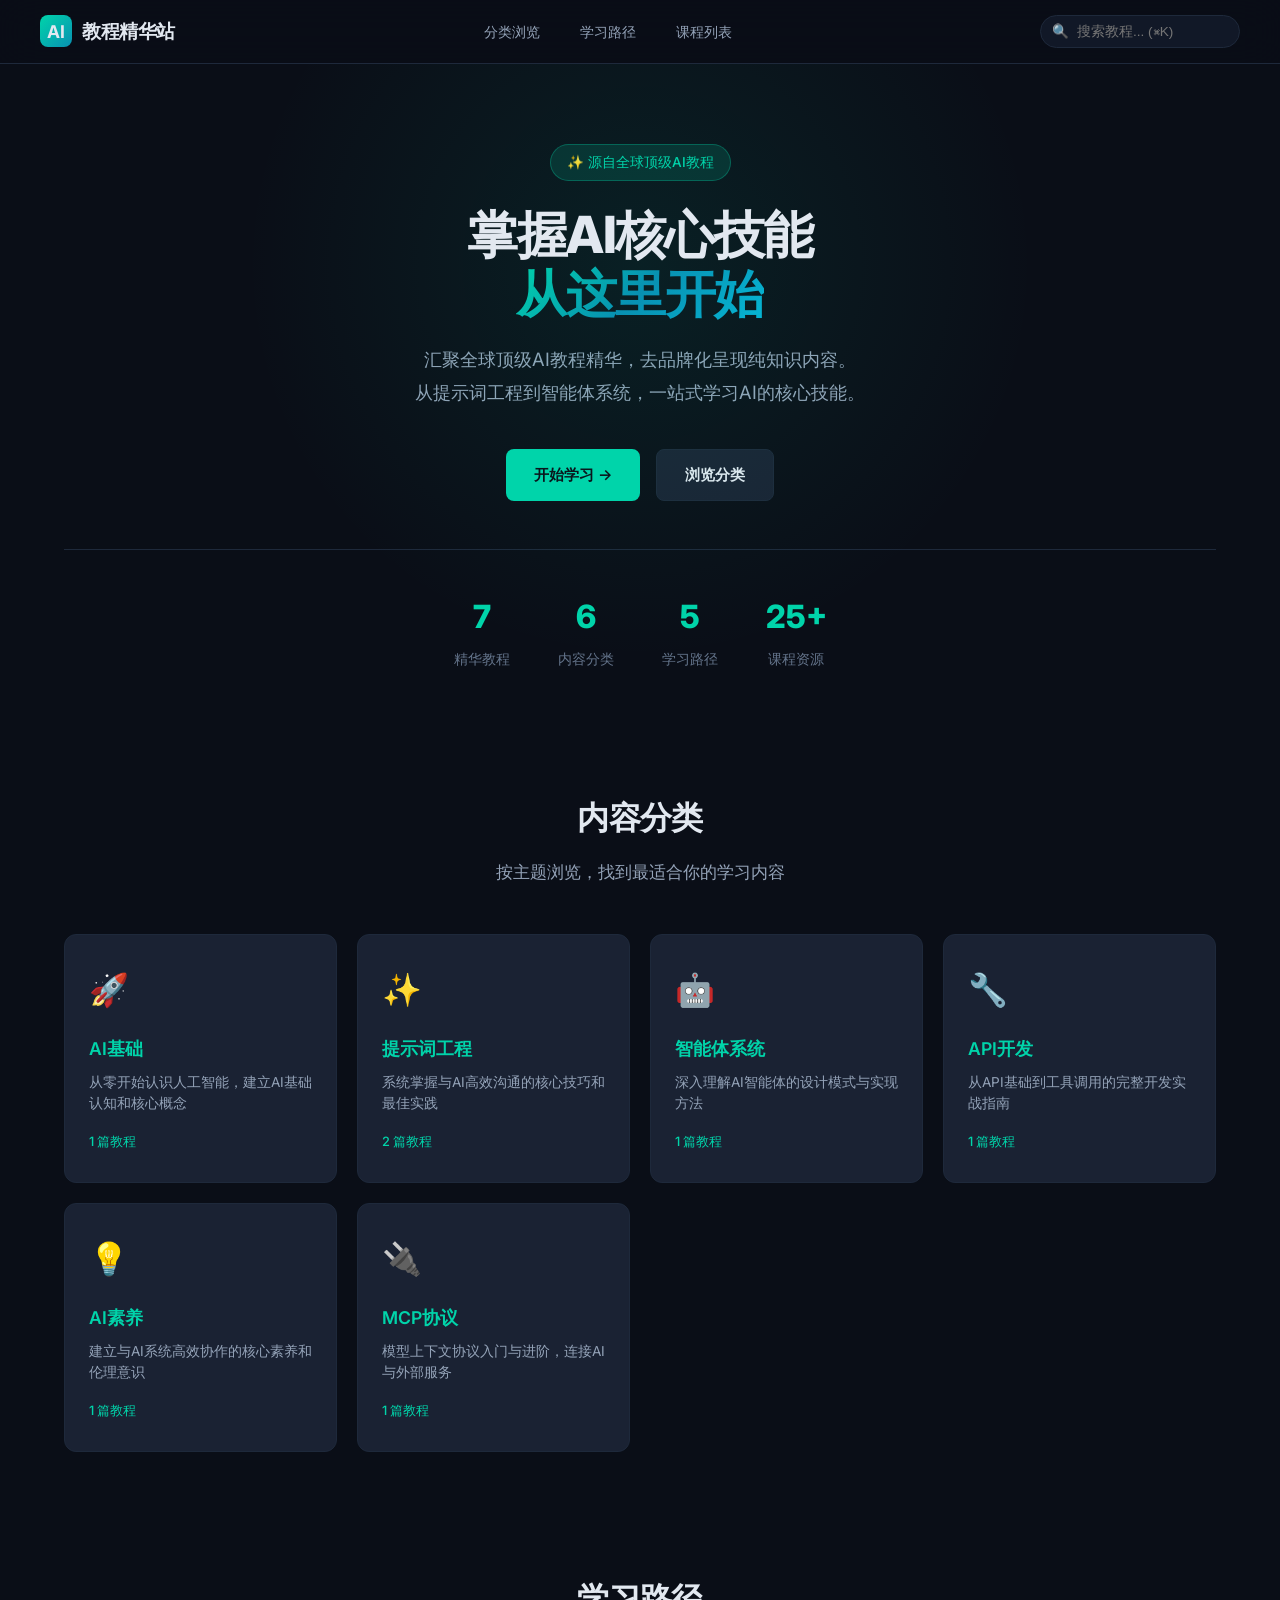
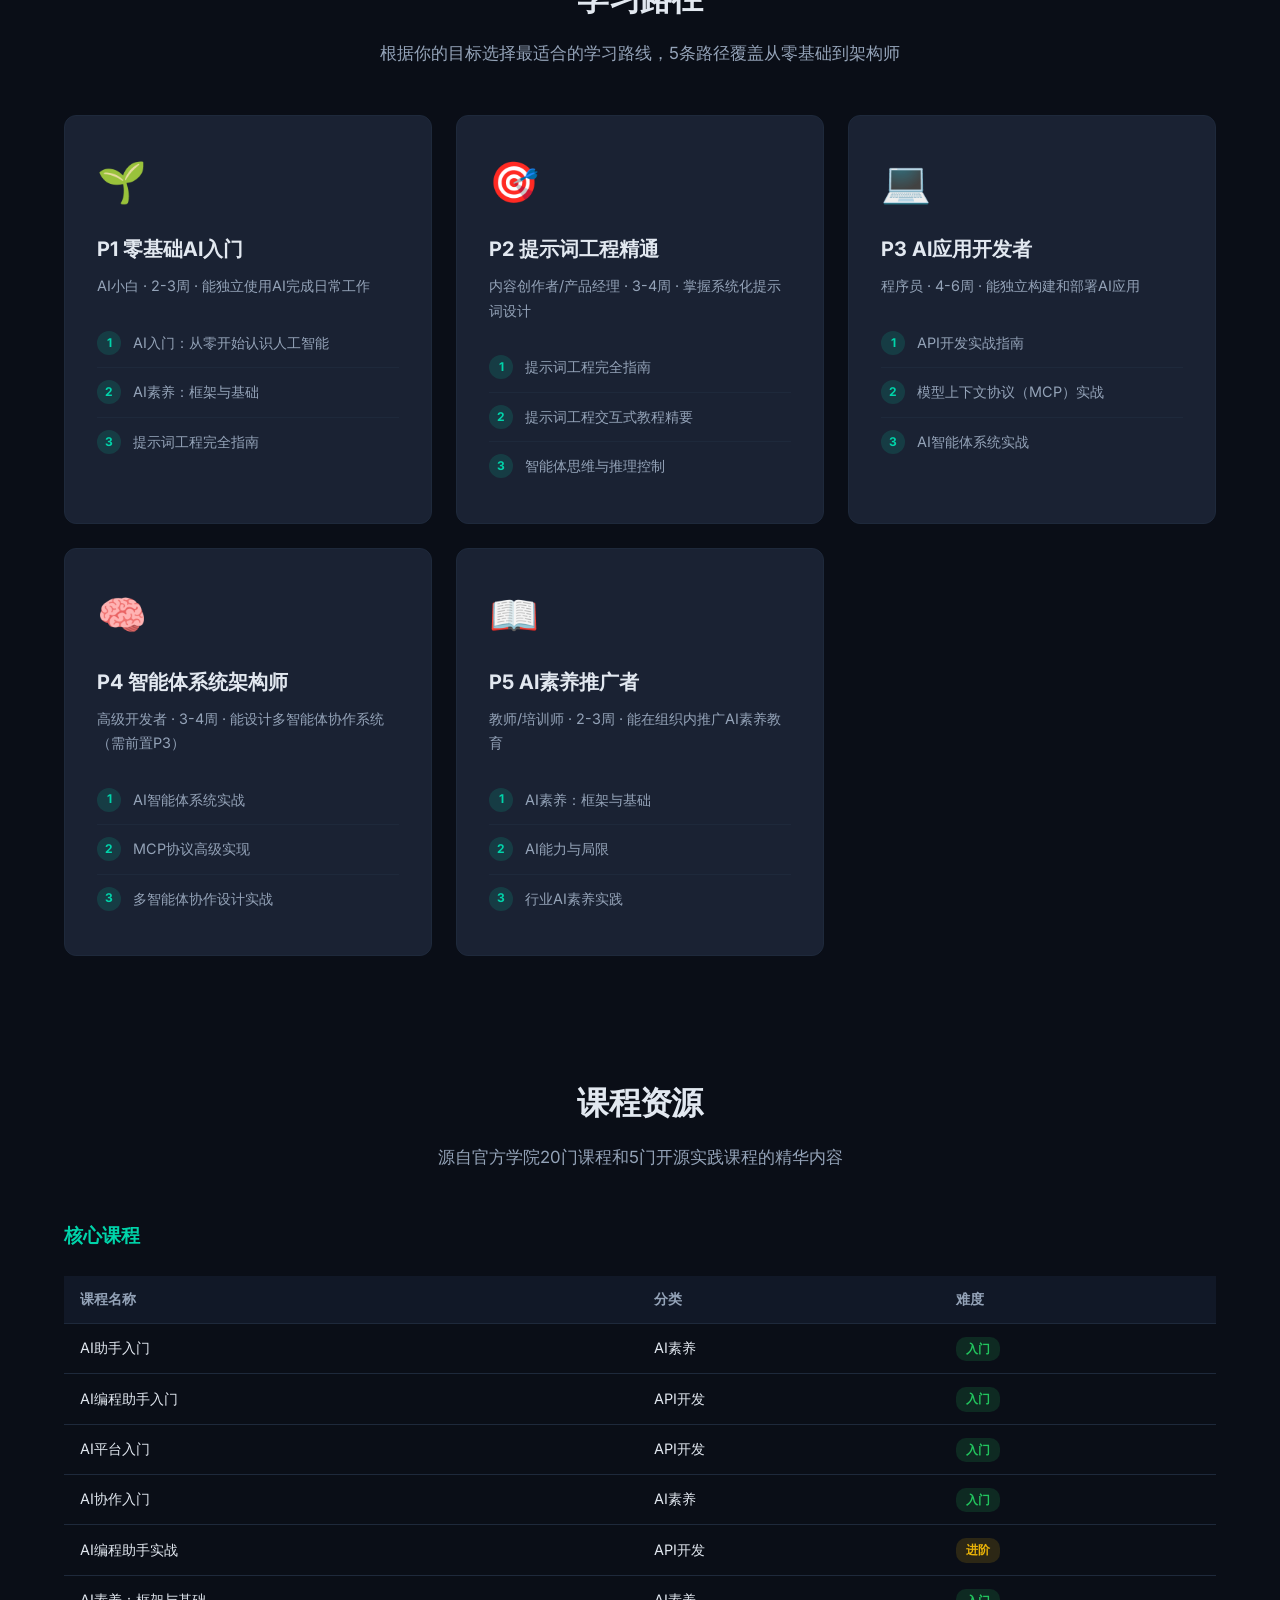
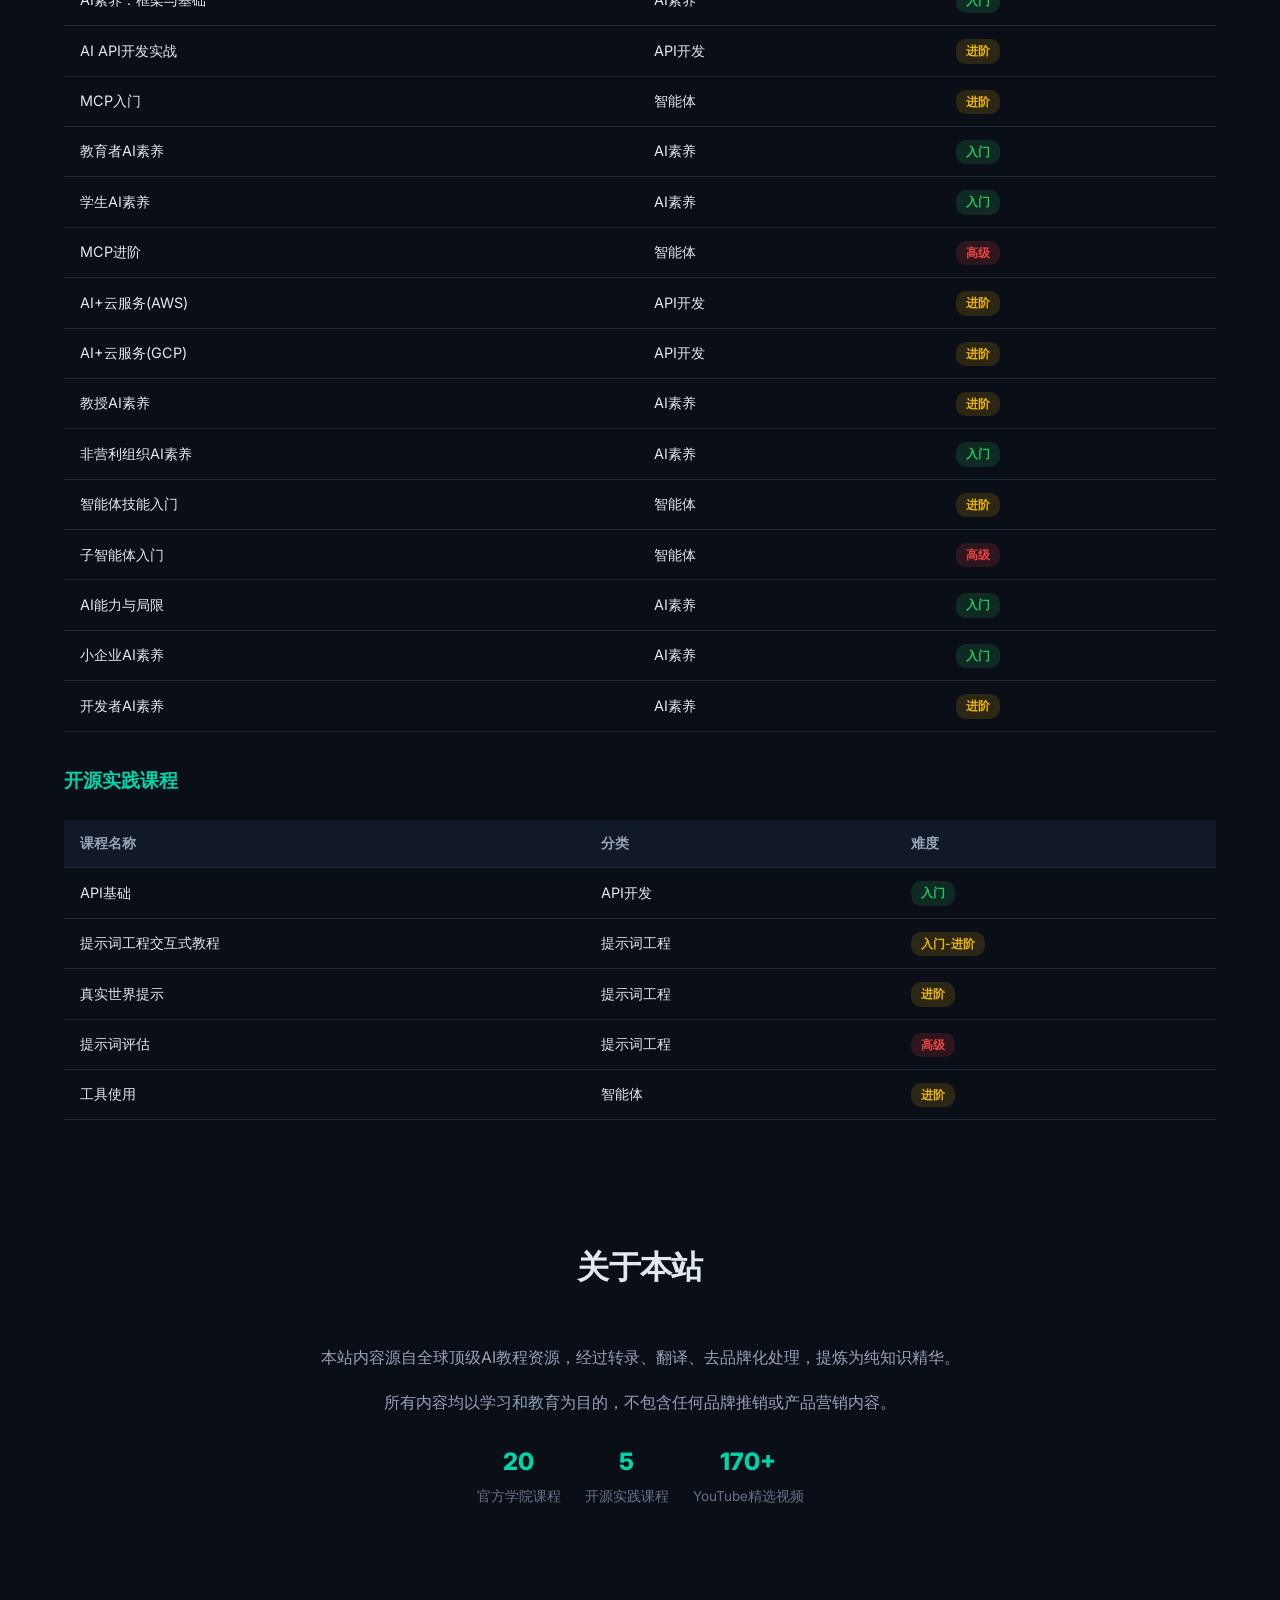
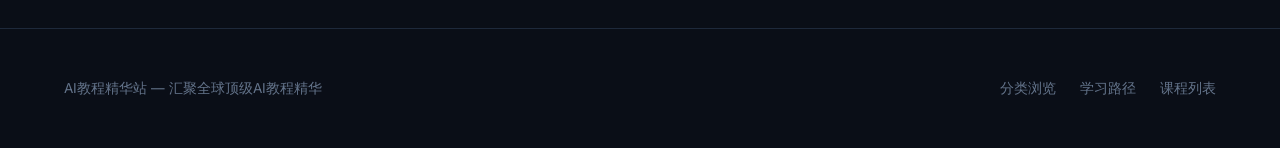
==== index.html @ a3b7fb6e "init: AI教程精华站 - 完整站点初始提交 包含： - 7篇去品牌化中文教程（AI基础/提示词工程/智能体/API/AI素养/MCP） - 前端站点（暗色主题+青绿accent） - 架构设计文" ====
<!DOCTYPE html>
<html lang="zh-CN">
<head>
  <meta charset="UTF-8">
  <meta name="viewport" content="width=device-width, initial-scale=1.0">
  <title>AI教程精华站 - 汇聚全球顶级AI教程精华</title>
  <meta name="description" content="汇聚全球顶级AI教程精华，去品牌化呈现纯知识内容。从提示词工程到智能体系统，从AI素养到API开发，一站式学习AI的核心技能。">
  <link rel="stylesheet" href="styles.css">
  <link rel="preconnect" href="https://fonts.googleapis.com">
  <link href="https://fonts.googleapis.com/css2?family=Inter:wght@400;500;600;700;800&display=swap" rel="stylesheet">
</head>
<body>

  <!-- 导航栏 -->
  <nav class="navbar">
    <div class="nav-inner">
      <a href="index.html" class="nav-logo">
        <div class="nav-logo-icon">AI</div>
        <span>教程精华站</span>
      </a>
      <ul class="nav-links">
        <li><a href="#categories">分类浏览</a></li>
        <li><a href="#paths">学习路径</a></li>
        <li><a href="#courses">课程列表</a></li>
      </ul>
      <div class="nav-search">
        <span class="nav-search-icon">🔍</span>
        <input type="text" placeholder="搜索教程... (⌘K)" readonly>
      </div>
      <button class="nav-menu-btn">☰</button>
    </div>
  </nav>

  <!-- 搜索覆盖层 -->
  <div class="search-overlay">
    <div class="search-panel">
      <input type="text" class="search-panel-input" placeholder="搜索教程标题、描述、标签...">
      <div class="search-results">
        <div class="search-result-item">
          <div class="search-result-desc">输入关键词搜索教程...</div>
        </div>
      </div>
    </div>
  </div>

  <!-- 主内容 -->
  <main class="main">
    <!-- Hero区域 -->
    <section class="hero">
      <div class="container">
        <div class="hero-badge">✨ 源自全球顶级AI教程</div>
        <h1>掌握AI核心技能<br><span class="highlight">从这里开始</span></h1>
        <p class="hero-desc">
          汇聚全球顶级AI教程精华，去品牌化呈现纯知识内容。<br>
          从提示词工程到智能体系统，一站式学习AI的核心技能。
        </p>
        <div class="hero-actions">
          <a href="#paths" class="btn btn-primary">开始学习 →</a>
          <a href="#categories" class="btn btn-secondary">浏览分类</a>
        </div>
        <div class="hero-stats">
          <div class="hero-stat">
            <div class="hero-stat-number">7</div>
            <div class="hero-stat-label">精华教程</div>
          </div>
          <div class="hero-stat">
            <div class="hero-stat-number">6</div>
            <div class="hero-stat-label">内容分类</div>
          </div>
          <div class="hero-stat">
            <div class="hero-stat-number">5</div>
            <div class="hero-stat-label">学习路径</div>
          </div>
          <div class="hero-stat">
            <div class="hero-stat-number">25+</div>
            <div class="hero-stat-label">课程资源</div>
          </div>
        </div>
      </div>
    </section>

    <!-- 分类卡片 -->
    <section class="section" id="categories">
      <div class="container">
        <div class="section-header">
          <h2 class="section-title">内容分类</h2>
          <p class="section-desc">按主题浏览，找到最适合你的学习内容</p>
        </div>
        <div class="categories-grid">
          <a href="article.html?c=basics/01-ai-basics-introduction" class="category-card">
            <div class="category-icon">🚀</div>
            <div class="category-title">AI基础</div>
            <div class="category-desc">从零开始认识人工智能，建立AI基础认知和核心概念</div>
            <div class="category-count">1 篇教程</div>
          </a>
          <a href="article.html?c=prompt-engineering/01-prompt-engineering-guide" class="category-card">
            <div class="category-icon">✨</div>
            <div class="category-title">提示词工程</div>
            <div class="category-desc">系统掌握与AI高效沟通的核心技巧和最佳实践</div>
            <div class="category-count">2 篇教程</div>
          </a>
          <a href="article.html?c=agent-systems/01-agent-systems-guide" class="category-card">
            <div class="category-icon">🤖</div>
            <div class="category-title">智能体系统</div>
            <div class="category-desc">深入理解AI智能体的设计模式与实现方法</div>
            <div class="category-count">1 篇教程</div>
          </a>
          <a href="article.html?c=api-development/01-api-development-guide" class="category-card">
            <div class="category-icon">🔧</div>
            <div class="category-title">API开发</div>
            <div class="category-desc">从API基础到工具调用的完整开发实战指南</div>
            <div class="category-count">1 篇教程</div>
          </a>
          <a href="article.html?c=ai-literacy/01-ai-fluency-fundamentals" class="category-card">
            <div class="category-icon">💡</div>
            <div class="category-title">AI素养</div>
            <div class="category-desc">建立与AI系统高效协作的核心素养和伦理意识</div>
            <div class="category-count">1 篇教程</div>
          </a>
          <a href="article.html?c=mcp/01-mcp-guide" class="category-card">
            <div class="category-icon">🔌</div>
            <div class="category-title">MCP协议</div>
            <div class="category-desc">模型上下文协议入门与进阶，连接AI与外部服务</div>
            <div class="category-count">1 篇教程</div>
          </a>
        </div>
      </div>
    </section>

    <!-- 学习路径 -->
    <section class="section" id="paths">
      <div class="container">
        <div class="section-header">
          <h2 class="section-title">学习路径</h2>
          <p class="section-desc">根据你的目标选择最适合的学习路线，5条路径覆盖从零基础到架构师</p>
        </div>
        <div class="paths-grid">
          <div class="path-card">
            <div class="path-icon">🌱</div>
            <h3 class="path-title">P1 零基础AI入门</h3>
            <p style="color: var(--text-secondary); font-size: 0.9rem;">AI小白 · 2-3周 · 能独立使用AI完成日常工作</p>
            <ul class="path-steps">
              <li class="path-step">
                <span class="path-step-num">1</span>
                <a href="article.html?c=basics/01-ai-basics-introduction">AI入门：从零开始认识人工智能</a>
              </li>
              <li class="path-step">
                <span class="path-step-num">2</span>
                <a href="article.html?c=ai-literacy/01-ai-fluency-fundamentals">AI素养：框架与基础</a>
              </li>
              <li class="path-step">
                <span class="path-step-num">3</span>
                <a href="article.html?c=prompt-engineering/01-prompt-engineering-guide">提示词工程完全指南</a>
              </li>
            </ul>
          </div>
          <div class="path-card">
            <div class="path-icon">🎯</div>
            <h3 class="path-title">P2 提示词工程精通</h3>
            <p style="color: var(--text-secondary); font-size: 0.9rem;">内容创作者/产品经理 · 3-4周 · 掌握系统化提示词设计</p>
            <ul class="path-steps">
              <li class="path-step">
                <span class="path-step-num">1</span>
                <a href="article.html?c=prompt-engineering/01-prompt-engineering-guide">提示词工程完全指南</a>
              </li>
              <li class="path-step">
                <span class="path-step-num">2</span>
                <a href="article.html?c=prompt-engineering/02-prompt-engineering-interactive">提示词工程交互式教程精要</a>
              </li>
              <li class="path-step">
                <span class="path-step-num">3</span>
                <a href="article.html?c=agent-systems/01-agent-systems-guide">智能体思维与推理控制</a>
              </li>
            </ul>
          </div>
          <div class="path-card">
            <div class="path-icon">💻</div>
            <h3 class="path-title">P3 AI应用开发者</h3>
            <p style="color: var(--text-secondary); font-size: 0.9rem;">程序员 · 4-6周 · 能独立构建和部署AI应用</p>
            <ul class="path-steps">
              <li class="path-step">
                <span class="path-step-num">1</span>
                <a href="article.html?c=api-development/01-api-development-guide">API开发实战指南</a>
              </li>
              <li class="path-step">
                <span class="path-step-num">2</span>
                <a href="article.html?c=mcp/01-mcp-guide">模型上下文协议（MCP）实战</a>
              </li>
              <li class="path-step">
                <span class="path-step-num">3</span>
                <a href="article.html?c=agent-systems/01-agent-systems-guide">AI智能体系统实战</a>
              </li>
            </ul>
          </div>
          <div class="path-card">
            <div class="path-icon">🧠</div>
            <h3 class="path-title">P4 智能体系统架构师</h3>
            <p style="color: var(--text-secondary); font-size: 0.9rem;">高级开发者 · 3-4周 · 能设计多智能体协作系统（需前置P3）</p>
            <ul class="path-steps">
              <li class="path-step">
                <span class="path-step-num">1</span>
                <a href="article.html?c=agent-systems/01-agent-systems-guide">AI智能体系统实战</a>
              </li>
              <li class="path-step">
                <span class="path-step-num">2</span>
                <a href="article.html?c=mcp/01-mcp-guide">MCP协议高级实现</a>
              </li>
              <li class="path-step">
                <span class="path-step-num">3</span>
                多智能体协作设计实战
              </li>
            </ul>
          </div>
          <div class="path-card">
            <div class="path-icon">📖</div>
            <h3 class="path-title">P5 AI素养推广者</h3>
            <p style="color: var(--text-secondary); font-size: 0.9rem;">教师/培训师 · 2-3周 · 能在组织内推广AI素养教育</p>
            <ul class="path-steps">
              <li class="path-step">
                <span class="path-step-num">1</span>
                <a href="article.html?c=ai-literacy/01-ai-fluency-fundamentals">AI素养：框架与基础</a>
              </li>
              <li class="path-step">
                <span class="path-step-num">2</span>
                <a href="article.html?c=basics/01-ai-basics-introduction">AI能力与局限</a>
              </li>
              <li class="path-step">
                <span class="path-step-num">3</span>
                行业AI素养实践
              </li>
            </ul>
          </div>
        </div>
      </div>
    </section>

    <!-- 课程列表 -->
    <section class="section" id="courses">
      <div class="container">
        <div class="section-header">
          <h2 class="section-title">课程资源</h2>
          <p class="section-desc">源自官方学院20门课程和5门开源实践课程的精华内容</p>
        </div>

        <h3 style="font-size: 1.2rem; margin-bottom: 16px; color: var(--accent);">核心课程</h3>
        <table class="course-table">
          <thead>
            <tr>
              <th>课程名称</th>
              <th>分类</th>
              <th>难度</th>
            </tr>
          </thead>
          <tbody>
            <tr><td>AI助手入门</td><td>AI素养</td><td><span class="difficulty-badge difficulty-beginner">入门</span></td></tr>
            <tr><td>AI编程助手入门</td><td>API开发</td><td><span class="difficulty-badge difficulty-beginner">入门</span></td></tr>
            <tr><td>AI平台入门</td><td>API开发</td><td><span class="difficulty-badge difficulty-beginner">入门</span></td></tr>
            <tr><td>AI协作入门</td><td>AI素养</td><td><span class="difficulty-badge difficulty-beginner">入门</span></td></tr>
            <tr><td>AI编程助手实战</td><td>API开发</td><td><span class="difficulty-badge difficulty-intermediate">进阶</span></td></tr>
            <tr><td>AI素养：框架与基础</td><td>AI素养</td><td><span class="difficulty-badge difficulty-beginner">入门</span></td></tr>
            <tr><td>AI API开发实战</td><td>API开发</td><td><span class="difficulty-badge difficulty-intermediate">进阶</span></td></tr>
            <tr><td>MCP入门</td><td>智能体</td><td><span class="difficulty-badge difficulty-intermediate">进阶</span></td></tr>
            <tr><td>教育者AI素养</td><td>AI素养</td><td><span class="difficulty-badge difficulty-beginner">入门</span></td></tr>
            <tr><td>学生AI素养</td><td>AI素养</td><td><span class="difficulty-badge difficulty-beginner">入门</span></td></tr>
            <tr><td>MCP进阶</td><td>智能体</td><td><span class="difficulty-badge difficulty-advanced">高级</span></td></tr>
            <tr><td>AI+云服务(AWS)</td><td>API开发</td><td><span class="difficulty-badge difficulty-intermediate">进阶</span></td></tr>
            <tr><td>AI+云服务(GCP)</td><td>API开发</td><td><span class="difficulty-badge difficulty-intermediate">进阶</span></td></tr>
            <tr><td>教授AI素养</td><td>AI素养</td><td><span class="difficulty-badge difficulty-intermediate">进阶</span></td></tr>
            <tr><td>非营利组织AI素养</td><td>AI素养</td><td><span class="difficulty-badge difficulty-beginner">入门</span></td></tr>
            <tr><td>智能体技能入门</td><td>智能体</td><td><span class="difficulty-badge difficulty-intermediate">进阶</span></td></tr>
            <tr><td>子智能体入门</td><td>智能体</td><td><span class="difficulty-badge difficulty-advanced">高级</span></td></tr>
            <tr><td>AI能力与局限</td><td>AI素养</td><td><span class="difficulty-badge difficulty-beginner">入门</span></td></tr>
            <tr><td>小企业AI素养</td><td>AI素养</td><td><span class="difficulty-badge difficulty-beginner">入门</span></td></tr>
            <tr><td>开发者AI素养</td><td>AI素养</td><td><span class="difficulty-badge difficulty-intermediate">进阶</span></td></tr>
          </tbody>
        </table>

        <h3 style="font-size: 1.2rem; margin: 32px 0 16px; color: var(--accent);">开源实践课程</h3>
        <table class="course-table">
          <thead>
            <tr>
              <th>课程名称</th>
              <th>分类</th>
              <th>难度</th>
            </tr>
          </thead>
          <tbody>
            <tr><td>API基础</td><td>API开发</td><td><span class="difficulty-badge difficulty-beginner">入门</span></td></tr>
            <tr><td>提示词工程交互式教程</td><td>提示词工程</td><td><span class="difficulty-badge difficulty-intermediate">入门-进阶</span></td></tr>
            <tr><td>真实世界提示</td><td>提示词工程</td><td><span class="difficulty-badge difficulty-intermediate">进阶</span></td></tr>
            <tr><td>提示词评估</td><td>提示词工程</td><td><span class="difficulty-badge difficulty-advanced">高级</span></td></tr>
            <tr><td>工具使用</td><td>智能体</td><td><span class="difficulty-badge difficulty-intermediate">进阶</span></td></tr>
          </tbody>
        </table>
      </div>
    </section>

    <!-- 关于 -->
    <section class="section">
      <div class="container">
        <div class="section-header">
          <h2 class="section-title">关于本站</h2>
        </div>
        <div style="max-width: 700px; margin: 0 auto; text-align: center; color: var(--text-secondary); line-height: 1.8;">
          <p>本站内容源自全球顶级AI教程资源，经过转录、翻译、去品牌化处理，提炼为纯知识精华。</p>
          <p style="margin-top: 16px;">所有内容均以学习和教育为目的，不包含任何品牌推销或产品营销内容。</p>
          <div style="margin-top: 24px; display: flex; justify-content: center; gap: 24px; flex-wrap: wrap;">
            <div style="text-align: center;">
              <div style="font-size: 1.5rem; font-weight: 800; color: var(--accent);">20</div>
              <div style="font-size: 0.85rem; color: var(--text-muted);">官方学院课程</div>
            </div>
            <div style="text-align: center;">
              <div style="font-size: 1.5rem; font-weight: 800; color: var(--accent);">5</div>
              <div style="font-size: 0.85rem; color: var(--text-muted);">开源实践课程</div>
            </div>
            <div style="text-align: center;">
              <div style="font-size: 1.5rem; font-weight: 800; color: var(--accent);">170+</div>
              <div style="font-size: 0.85rem; color: var(--text-muted);">YouTube精选视频</div>
            </div>
          </div>
        </div>
      </div>
    </section>
  </main>

  <!-- 页脚 -->
  <footer class="footer">
    <div class="container">
      <div class="footer-inner">
        <div class="footer-text">AI教程精华站 — 汇聚全球顶级AI教程精华</div>
        <div class="footer-links">
          <a href="#categories">分类浏览</a>
          <a href="#paths">学习路径</a>
          <a href="#courses">课程列表</a>
        </div>
      </div>
    </div>
  </footer>

  <!-- 返回顶部 -->
  <button class="back-to-top">↑</button>

  <script src="app.js"></script>
</body>
</html>
---- styles.css ----
/* AI教程精华站 - 全局样式 */
/* 配色方案：深蓝黑底 + 青绿色accent */

:root {
  --bg-primary: #0a0e17;
  --bg-secondary: #111827;
  --bg-card: #1a2233;
  --bg-card-hover: #1f2b3f;
  --bg-code: #0d1117;
  --text-primary: #e2e8f0;
  --text-secondary: #94a3b8;
  --text-muted: #64748b;
  --accent: #00d4aa;
  --accent-hover: #00f0c0;
  --accent-dim: rgba(0, 212, 170, 0.15);
  --accent-glow: rgba(0, 212, 170, 0.3);
  --border: #1e293b;
  --border-accent: rgba(0, 212, 170, 0.3);
  --shadow: 0 4px 24px rgba(0, 0, 0, 0.4);
  --shadow-accent: 0 0 30px rgba(0, 212, 170, 0.1);
  --radius: 12px;
  --radius-sm: 8px;
  --font-sans: 'Inter', 'SF Pro Display', -apple-system, BlinkMacSystemFont, sans-serif;
  --font-mono: 'JetBrains Mono', 'Fira Code', monospace;
  --max-width: 1200px;
  --nav-height: 64px;
}

/* Reset */
*, *::before, *::after {
  margin: 0;
  padding: 0;
  box-sizing: border-box;
}

html {
  scroll-behavior: smooth;
  font-size: 16px;
}

body {
  font-family: var(--font-sans);
  background: var(--bg-primary);
  color: var(--text-primary);
  line-height: 1.7;
  min-height: 100vh;
  -webkit-font-smoothing: antialiased;
}

a {
  color: var(--accent);
  text-decoration: none;
  transition: color 0.2s;
}

a:hover {
  color: var(--accent-hover);
}

/* 导航栏 */
.navbar {
  position: fixed;
  top: 0;
  left: 0;
  right: 0;
  height: var(--nav-height);
  background: rgba(10, 14, 23, 0.85);
  backdrop-filter: blur(20px);
  border-bottom: 1px solid var(--border);
  z-index: 1000;
  display: flex;
  align-items: center;
  padding: 0 24px;
}

.nav-inner {
  max-width: var(--max-width);
  margin: 0 auto;
  width: 100%;
  display: flex;
  align-items: center;
  justify-content: space-between;
}

.nav-logo {
  display: flex;
  align-items: center;
  gap: 10px;
  font-size: 1.2rem;
  font-weight: 700;
  color: var(--text-primary);
  letter-spacing: -0.02em;
}

.nav-logo-icon {
  width: 32px;
  height: 32px;
  background: linear-gradient(135deg, var(--accent), #0891b2);
  border-radius: 8px;
  display: flex;
  align-items: center;
  justify-content: center;
  font-size: 1.1rem;
}

.nav-links {
  display: flex;
  gap: 8px;
  list-style: none;
}

.nav-links a {
  padding: 8px 16px;
  border-radius: var(--radius-sm);
  color: var(--text-secondary);
  font-size: 0.9rem;
  font-weight: 500;
  transition: all 0.2s;
}

.nav-links a:hover,
.nav-links a.active {
  color: var(--accent);
  background: var(--accent-dim);
}

.nav-search {
  position: relative;
}

.nav-search input {
  background: var(--bg-secondary);
  border: 1px solid var(--border);
  border-radius: 20px;
  padding: 8px 16px 8px 36px;
  color: var(--text-primary);
  font-size: 0.85rem;
  width: 200px;
  transition: all 0.3s;
  outline: none;
}

.nav-search input:focus {
  border-color: var(--accent);
  width: 260px;
  box-shadow: 0 0 0 3px var(--accent-dim);
}

.nav-search-icon {
  position: absolute;
  left: 12px;
  top: 50%;
  transform: translateY(-50%);
  color: var(--text-muted);
  font-size: 0.85rem;
}

/* 移动端菜单按钮 */
.nav-menu-btn {
  display: none;
  background: none;
  border: none;
  color: var(--text-primary);
  font-size: 1.5rem;
  cursor: pointer;
}

/* 主内容 */
.main {
  margin-top: var(--nav-height);
}

.container {
  max-width: var(--max-width);
  margin: 0 auto;
  padding: 0 24px;
}

/* Hero区域 */
.hero {
  padding: 80px 0 60px;
  text-align: center;
  position: relative;
  overflow: hidden;
}

.hero::before {
  content: '';
  position: absolute;
  top: -200px;
  left: 50%;
  transform: translateX(-50%);
  width: 800px;
  height: 800px;
  background: radial-gradient(circle, var(--accent-glow) 0%, transparent 70%);
  opacity: 0.3;
  pointer-events: none;
}

.hero-badge {
  display: inline-flex;
  align-items: center;
  gap: 8px;
  padding: 6px 16px;
  background: var(--accent-dim);
  border: 1px solid var(--border-accent);
  border-radius: 20px;
  color: var(--accent);
  font-size: 0.85rem;
  font-weight: 500;
  margin-bottom: 24px;
}

.hero h1 {
  font-size: 3.2rem;
  font-weight: 800;
  letter-spacing: -0.03em;
  line-height: 1.15;
  margin-bottom: 20px;
  position: relative;
}

.hero h1 .highlight {
  background: linear-gradient(135deg, var(--accent), #0891b2, #06b6d4);
  -webkit-background-clip: text;
  -webkit-text-fill-color: transparent;
  background-clip: text;
}

.hero-desc {
  font-size: 1.15rem;
  color: var(--text-secondary);
  max-width: 600px;
  margin: 0 auto 40px;
  line-height: 1.8;
}

.hero-actions {
  display: flex;
  gap: 16px;
  justify-content: center;
  flex-wrap: wrap;
}

.btn {
  display: inline-flex;
  align-items: center;
  gap: 8px;
  padding: 12px 28px;
  border-radius: var(--radius-sm);
  font-size: 0.95rem;
  font-weight: 600;
  cursor: pointer;
  transition: all 0.25s;
  border: none;
}

.btn-primary {
  background: var(--accent);
  color: var(--bg-primary);
}

.btn-primary:hover {
  background: var(--accent-hover);
  box-shadow: 0 0 20px var(--accent-glow);
  transform: translateY(-2px);
}

.btn-secondary {
  background: var(--bg-card);
  color: var(--text-primary);
  border: 1px solid var(--border);
}

.btn-secondary:hover {
  border-color: var(--accent);
  background: var(--bg-card-hover);
}

/* 统计数据 */
.hero-stats {
  display: flex;
  justify-content: center;
  gap: 48px;
  margin-top: 48px;
  padding-top: 40px;
  border-top: 1px solid var(--border);
}

.hero-stat {
  text-align: center;
}

.hero-stat-number {
  font-size: 2rem;
  font-weight: 800;
  color: var(--accent);
}

.hero-stat-label {
  font-size: 0.85rem;
  color: var(--text-muted);
  margin-top: 4px;
}

/* 分类卡片 */
.section {
  padding: 60px 0;
}

.section-header {
  text-align: center;
  margin-bottom: 48px;
}

.section-title {
  font-size: 2rem;
  font-weight: 700;
  letter-spacing: -0.02em;
  margin-bottom: 12px;
}

.section-desc {
  color: var(--text-secondary);
  font-size: 1.05rem;
}

.categories-grid {
  display: grid;
  grid-template-columns: repeat(auto-fill, minmax(220px, 1fr));
  gap: 20px;
}

.category-card {
  background: var(--bg-card);
  border: 1px solid var(--border);
  border-radius: var(--radius);
  padding: 28px 24px;
  transition: all 0.3s;
  cursor: pointer;
  position: relative;
  overflow: hidden;
}

.category-card::before {
  content: '';
  position: absolute;
  top: 0;
  left: 0;
  right: 0;
  height: 3px;
  background: linear-gradient(90deg, var(--accent), transparent);
  opacity: 0;
  transition: opacity 0.3s;
}

.category-card:hover {
  transform: translateY(-4px);
  border-color: var(--border-accent);
  box-shadow: var(--shadow-accent);
}

.category-card:hover::before {
  opacity: 1;
}

.category-icon {
  font-size: 2rem;
  margin-bottom: 16px;
}

.category-title {
  font-size: 1.1rem;
  font-weight: 600;
  margin-bottom: 8px;
}

.category-desc {
  font-size: 0.85rem;
  color: var(--text-secondary);
  line-height: 1.6;
}

.category-count {
  display: inline-flex;
  align-items: center;
  gap: 4px;
  margin-top: 16px;
  font-size: 0.8rem;
  color: var(--accent);
  font-weight: 500;
}

/* 学习路径 */
.paths-grid {
  display: grid;
  grid-template-columns: repeat(auto-fill, minmax(340px, 1fr));
  gap: 24px;
}

.path-card {
  background: var(--bg-card);
  border: 1px solid var(--border);
  border-radius: var(--radius);
  padding: 32px;
  transition: all 0.3s;
}

.path-card:hover {
  border-color: var(--border-accent);
  box-shadow: var(--shadow-accent);
}

.path-icon {
  font-size: 2.5rem;
  margin-bottom: 16px;
}

.path-title {
  font-size: 1.25rem;
  font-weight: 700;
  margin-bottom: 8px;
}

.path-steps {
  list-style: none;
  margin-top: 20px;
}

.path-step {
  display: flex;
  align-items: flex-start;
  gap: 12px;
  padding: 12px 0;
  border-bottom: 1px solid var(--border);
  font-size: 0.9rem;
  color: var(--text-secondary);
}

.path-step:last-child {
  border-bottom: none;
}

.path-step-num {
  display: flex;
  align-items: center;
  justify-content: center;
  min-width: 24px;
  height: 24px;
  background: var(--accent-dim);
  color: var(--accent);
  border-radius: 50%;
  font-size: 0.75rem;
  font-weight: 700;
}

.path-step a {
  color: var(--text-secondary);
}

.path-step a:hover {
  color: var(--accent);
}

/* 课程表格 */
.course-table {
  width: 100%;
  border-collapse: collapse;
  margin-top: 24px;
}

.course-table th {
  text-align: left;
  padding: 12px 16px;
  background: var(--bg-secondary);
  color: var(--text-secondary);
  font-size: 0.85rem;
  font-weight: 600;
  border-bottom: 1px solid var(--border);
}

.course-table td {
  padding: 12px 16px;
  border-bottom: 1px solid var(--border);
  font-size: 0.9rem;
}

.course-table tr:hover td {
  background: var(--bg-card);
}

.difficulty-badge {
  display: inline-block;
  padding: 2px 10px;
  border-radius: 10px;
  font-size: 0.75rem;
  font-weight: 600;
}

.difficulty-beginner {
  background: rgba(34, 197, 94, 0.15);
  color: #22c55e;
}

.difficulty-intermediate {
  background: rgba(234, 179, 8, 0.15);
  color: #eab308;
}

.difficulty-advanced {
  background: rgba(239, 68, 68, 0.15);
  color: #ef4444;
}

/* 页脚 */
.footer {
  border-top: 1px solid var(--border);
  padding: 48px 0;
  margin-top: 60px;
}

.footer-inner {
  display: flex;
  justify-content: space-between;
  align-items: center;
  flex-wrap: wrap;
  gap: 24px;
}

.footer-text {
  color: var(--text-muted);
  font-size: 0.85rem;
}

.footer-links {
  display: flex;
  gap: 24px;
}

.footer-links a {
  color: var(--text-muted);
  font-size: 0.85rem;
}

.footer-links a:hover {
  color: var(--accent);
}

/* 文章页面 */
.article-layout {
  display: grid;
  grid-template-columns: 260px 1fr 240px;
  gap: 40px;
  padding: 40px 0;
  max-width: 1400px;
  margin: 0 auto;
}

/* 左侧TOC */
.toc {
  position: sticky;
  top: calc(var(--nav-height) + 24px);
  max-height: calc(100vh - var(--nav-height) - 48px);
  overflow-y: auto;
}

.toc-title {
  font-size: 0.85rem;
  font-weight: 600;
  color: var(--text-muted);
  text-transform: uppercase;
  letter-spacing: 0.05em;
  margin-bottom: 16px;
}

.toc-list {
  list-style: none;
}

.toc-item {
  margin-bottom: 4px;
}

.toc-item a {
  display: block;
  padding: 6px 12px;
  color: var(--text-secondary);
  font-size: 0.85rem;
  border-left: 2px solid transparent;
  border-radius: 0 var(--radius-sm) var(--radius-sm) 0;
  transition: all 0.2s;
}

.toc-item a:hover,
.toc-item a.active {
  color: var(--accent);
  background: var(--accent-dim);
  border-left-color: var(--accent);
}

.toc-h3 {
  padding-left: 24px;
}

/* 文章正文 */
.article-content {
  min-width: 0;
}

.article-header {
  margin-bottom: 40px;
  padding-bottom: 24px;
  border-bottom: 1px solid var(--border);
}

.article-meta {
  display: flex;
  gap: 16px;
  margin-bottom: 16px;
  flex-wrap: wrap;
}

.article-meta-item {
  display: inline-flex;
  align-items: center;
  gap: 6px;
  font-size: 0.85rem;
  color: var(--text-muted);
}

.article-title {
  font-size: 2.2rem;
  font-weight: 800;
  letter-spacing: -0.02em;
  line-height: 1.25;
  margin-bottom: 12px;
}

.article-desc {
  font-size: 1.05rem;
  color: var(--text-secondary);
  line-height: 1.7;
}

.article-tags {
  display: flex;
  gap: 8px;
  margin-top: 16px;
  flex-wrap: wrap;
}

.article-tag {
  padding: 4px 12px;
  background: var(--accent-dim);
  color: var(--accent);
  border-radius: 12px;
  font-size: 0.78rem;
  font-weight: 500;
}

/* 正文排版 */
.article-body h2 {
  font-size: 1.6rem;
  font-weight: 700;
  margin-top: 48px;
  margin-bottom: 16px;
  padding-bottom: 8px;
  border-bottom: 1px solid var(--border);
}

.article-body h3 {
  font-size: 1.25rem;
  font-weight: 600;
  margin-top: 32px;
  margin-bottom: 12px;
}

.article-body p {
  margin-bottom: 16px;
  color: var(--text-primary);
}

.article-body ul,
.article-body ol {
  margin-bottom: 16px;
  padding-left: 24px;
}

.article-body li {
  margin-bottom: 8px;
}

.article-body blockquote {
  border-left: 3px solid var(--accent);
  padding: 12px 20px;
  margin: 20px 0;
  background: var(--accent-dim);
  border-radius: 0 var(--radius-sm) var(--radius-sm) 0;
  color: var(--text-secondary);
}

.article-body code {
  font-family: var(--font-mono);
  background: var(--bg-code);
  padding: 2px 6px;
  border-radius: 4px;
  font-size: 0.88em;
  color: var(--accent);
}

.article-body pre {
  background: var(--bg-code);
  border: 1px solid var(--border);
  border-radius: var(--radius-sm);
  padding: 20px;
  margin: 20px 0;
  overflow-x: auto;
  position: relative;
}

.article-body pre code {
  background: none;
  padding: 0;
  color: var(--text-primary);
  font-size: 0.88em;
  line-height: 1.6;
}

.code-copy-btn {
  position: absolute;
  top: 8px;
  right: 8px;
  background: var(--bg-secondary);
  border: 1px solid var(--border);
  color: var(--text-muted);
  padding: 4px 10px;
  border-radius: 4px;
  font-size: 0.75rem;
  cursor: pointer;
  transition: all 0.2s;
  opacity: 0;
}

.article-body pre:hover .code-copy-btn {
  opacity: 1;
}

.code-copy-btn:hover {
  border-color: var(--accent);
  color: var(--accent);
}

.article-body table {
  width: 100%;
  border-collapse: collapse;
  margin: 20px 0;
}

.article-body th {
  text-align: left;
  padding: 10px 16px;
  background: var(--bg-secondary);
  color: var(--text-secondary);
  font-size: 0.85rem;
  font-weight: 600;
  border: 1px solid var(--border);
}

.article-body td {
  padding: 10px 16px;
  border: 1px solid var(--border);
  font-size: 0.9rem;
}

.article-body hr {
  border: none;
  border-top: 1px solid var(--border);
  margin: 32px 0;
}

.article-body img {
  max-width: 100%;
  border-radius: var(--radius-sm);
}

/* 右侧信息 */
.article-sidebar {
  position: sticky;
  top: calc(var(--nav-height) + 24px);
}

.sidebar-card {
  background: var(--bg-card);
  border: 1px solid var(--border);
  border-radius: var(--radius);
  padding: 20px;
  margin-bottom: 16px;
}

.sidebar-card-title {
  font-size: 0.85rem;
  font-weight: 600;
  color: var(--text-muted);
  text-transform: uppercase;
  letter-spacing: 0.05em;
  margin-bottom: 12px;
}

.sidebar-item {
  display: flex;
  justify-content: space-between;
  align-items: center;
  padding: 8px 0;
  font-size: 0.85rem;
  border-bottom: 1px solid var(--border);
}

.sidebar-item:last-child {
  border-bottom: none;
}

.sidebar-item-label {
  color: var(--text-secondary);
}

.sidebar-item-value {
  font-weight: 600;
}

/* 返回顶部 */
.back-to-top {
  position: fixed;
  bottom: 32px;
  right: 32px;
  width: 44px;
  height: 44px;
  background: var(--bg-card);
  border: 1px solid var(--border);
  border-radius: 50%;
  color: var(--text-secondary);
  display: flex;
  align-items: center;
  justify-content: center;
  cursor: pointer;
  transition: all 0.3s;
  opacity: 0;
  pointer-events: none;
  z-index: 999;
}

.back-to-top.visible {
  opacity: 1;
  pointer-events: auto;
}

.back-to-top:hover {
  border-color: var(--accent);
  color: var(--accent);
  transform: translateY(-2px);
}

/* 搜索结果 */
.search-overlay {
  position: fixed;
  inset: 0;
  background: rgba(10, 14, 23, 0.8);
  backdrop-filter: blur(8px);
  z-index: 2000;
  display: none;
  justify-content: center;
  padding-top: 120px;
}

.search-overlay.active {
  display: flex;
}

.search-panel {
  background: var(--bg-card);
  border: 1px solid var(--border);
  border-radius: var(--radius);
  width: 600px;
  max-height: 500px;
  overflow-y: auto;
  box-shadow: var(--shadow);
}

.search-panel-input {
  width: 100%;
  padding: 16px 20px;
  background: transparent;
  border: none;
  border-bottom: 1px solid var(--border);
  color: var(--text-primary);
  font-size: 1rem;
  outline: none;
}

.search-results {
  padding: 8px;
}

.search-result-item {
  padding: 12px 16px;
  border-radius: var(--radius-sm);
  cursor: pointer;
  transition: background 0.2s;
}

.search-result-item:hover {
  background: var(--bg-card-hover);
}

.search-result-title {
  font-size: 0.95rem;
  font-weight: 600;
  margin-bottom: 4px;
}

.search-result-desc {
  font-size: 0.8rem;
  color: var(--text-muted);
}

.search-result-category {
  font-size: 0.75rem;
  color: var(--accent);
  margin-top: 4px;
}

/* 响应式 */
@media (max-width: 1024px) {
  .article-layout {
    grid-template-columns: 1fr;
  }

  .toc, .article-sidebar {
    display: none;
  }

  .hero h1 {
    font-size: 2.4rem;
  }

  .hero-stats {
    gap: 24px;
  }

  .paths-grid {
    grid-template-columns: 1fr;
  }
}

@media (max-width: 768px) {
  .nav-links {
    display: none;
  }

  .nav-menu-btn {
    display: block;
  }

  .nav-search input {
    width: 140px;
  }

  .hero {
    padding: 48px 0 40px;
  }

  .hero h1 {
    font-size: 1.8rem;
  }

  .hero-desc {
    font-size: 1rem;
  }

  .hero-stats {
    flex-direction: column;
    gap: 16px;
  }

  .categories-grid {
    grid-template-columns: 1fr 1fr;
  }

  .section-title {
    font-size: 1.5rem;
  }

  .article-title {
    font-size: 1.6rem;
  }
}

@media (max-width: 480px) {
  .categories-grid {
    grid-template-columns: 1fr;
  }

  .hero-actions {
    flex-direction: column;
    align-items: center;
  }
}

/* 动画 */
@keyframes fadeInUp {
  from {
    opacity: 0;
    transform: translateY(20px);
  }
  to {
    opacity: 1;
    transform: translateY(0);
  }
}

.animate-in {
  animation: fadeInUp 0.5s ease forwards;
}

/* Scrollbar */
::-webkit-scrollbar {
  width: 8px;
}

::-webkit-scrollbar-track {
  background: var(--bg-primary);
}

::-webkit-scrollbar-thumb {
  background: var(--border);
  border-radius: 4px;
}

::-webkit-scrollbar-thumb:hover {
  background: var(--text-muted);
}
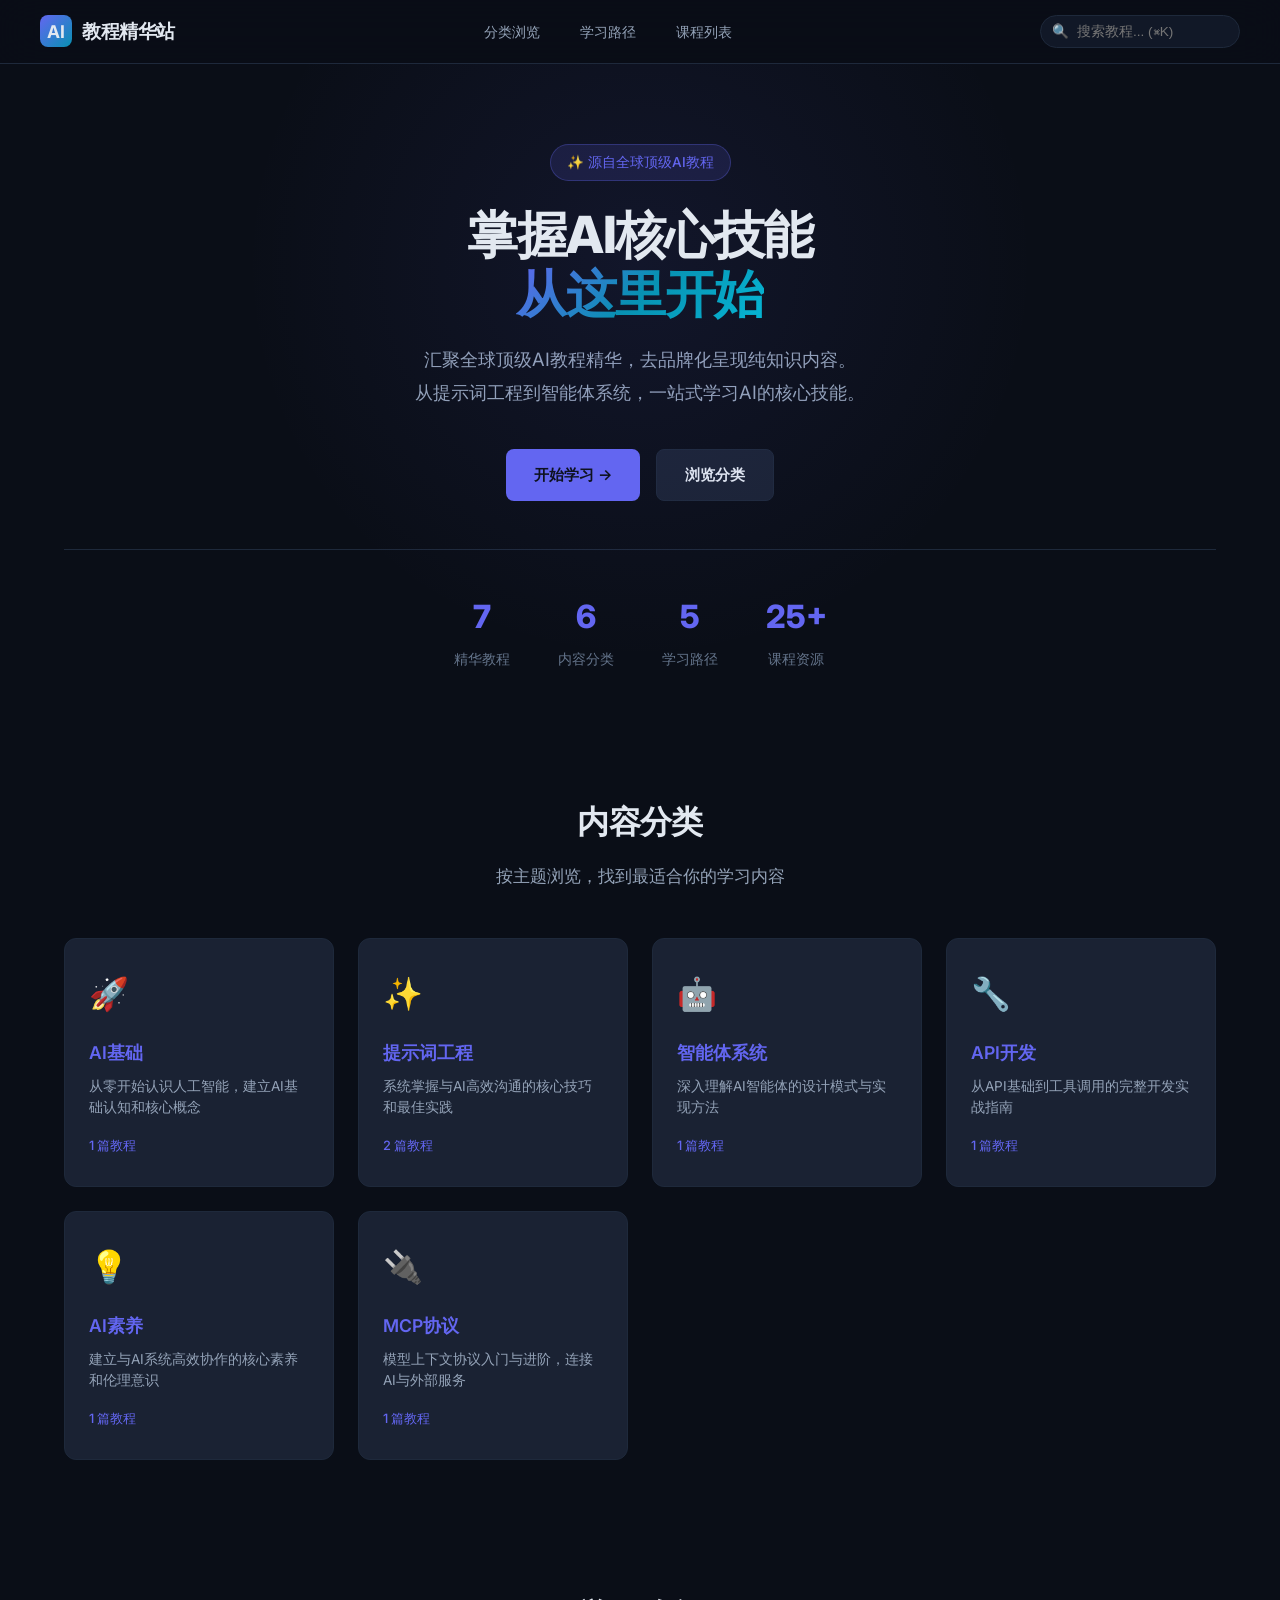
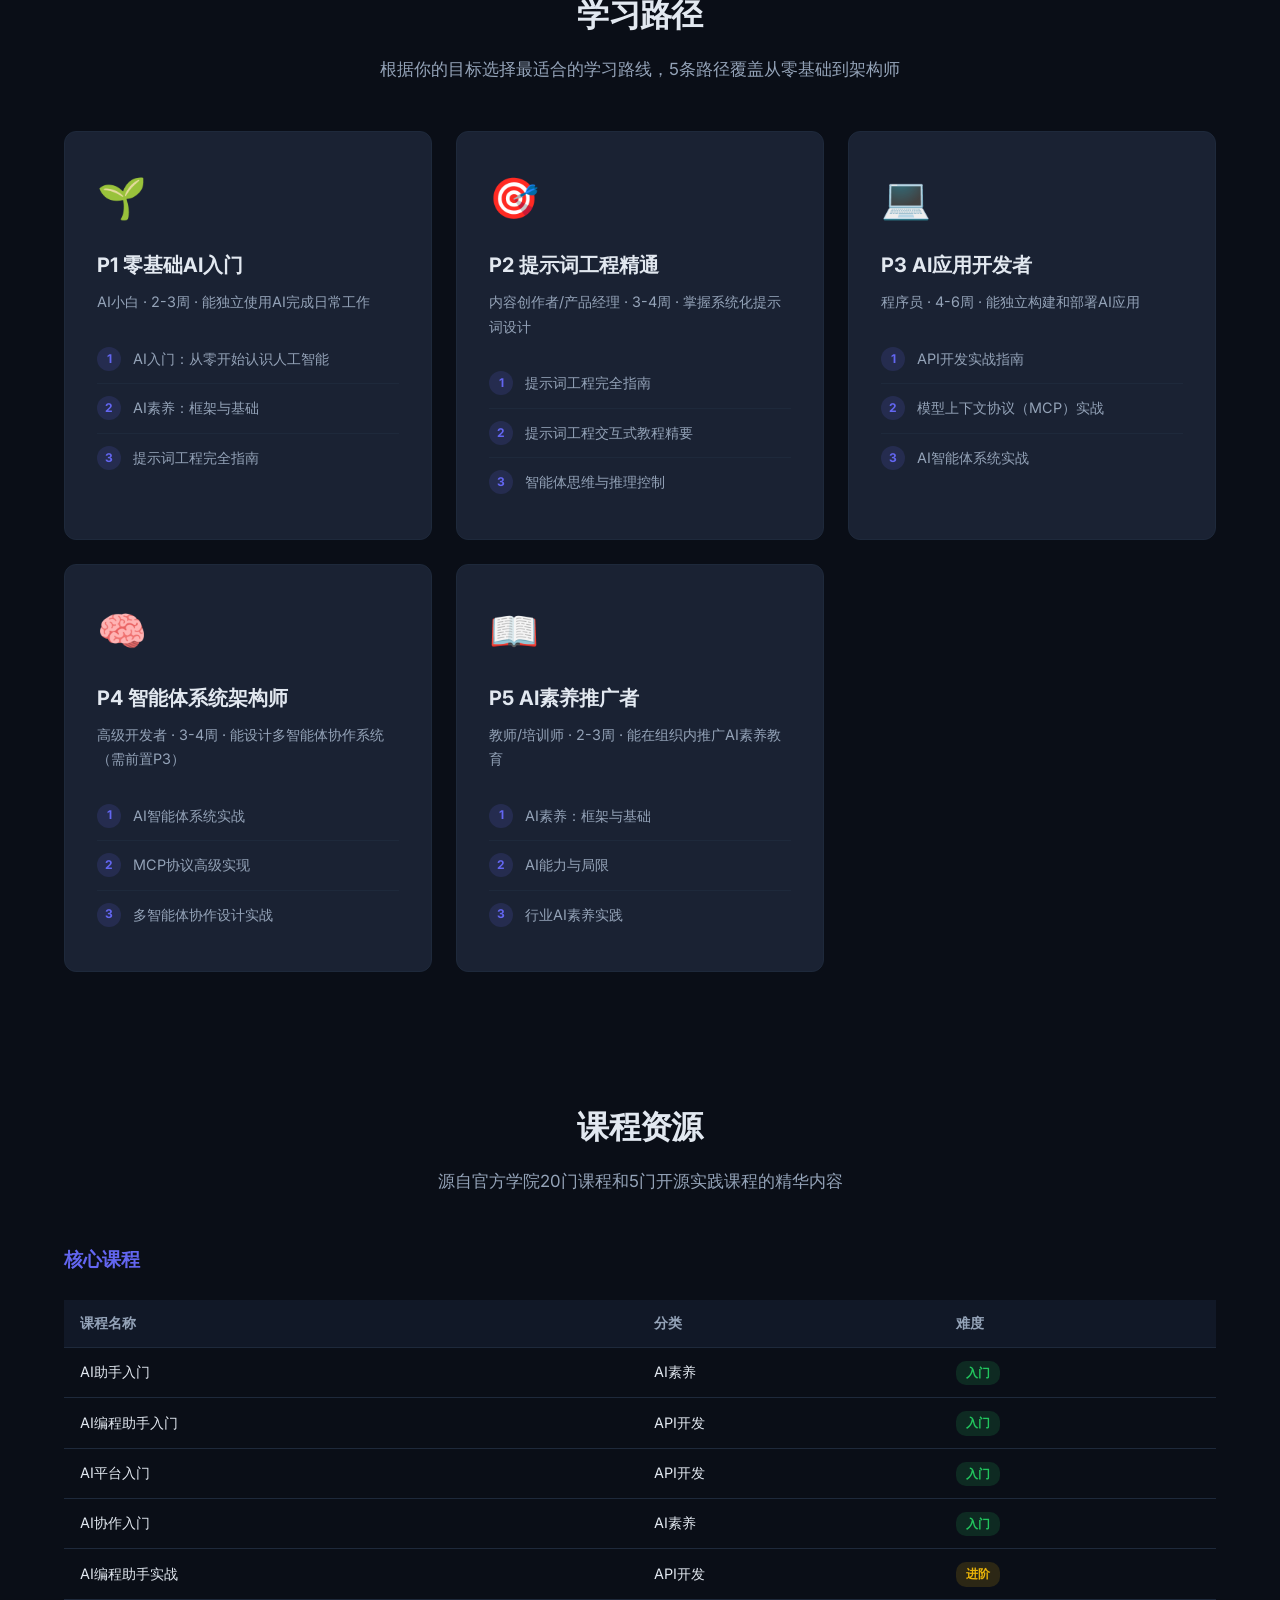
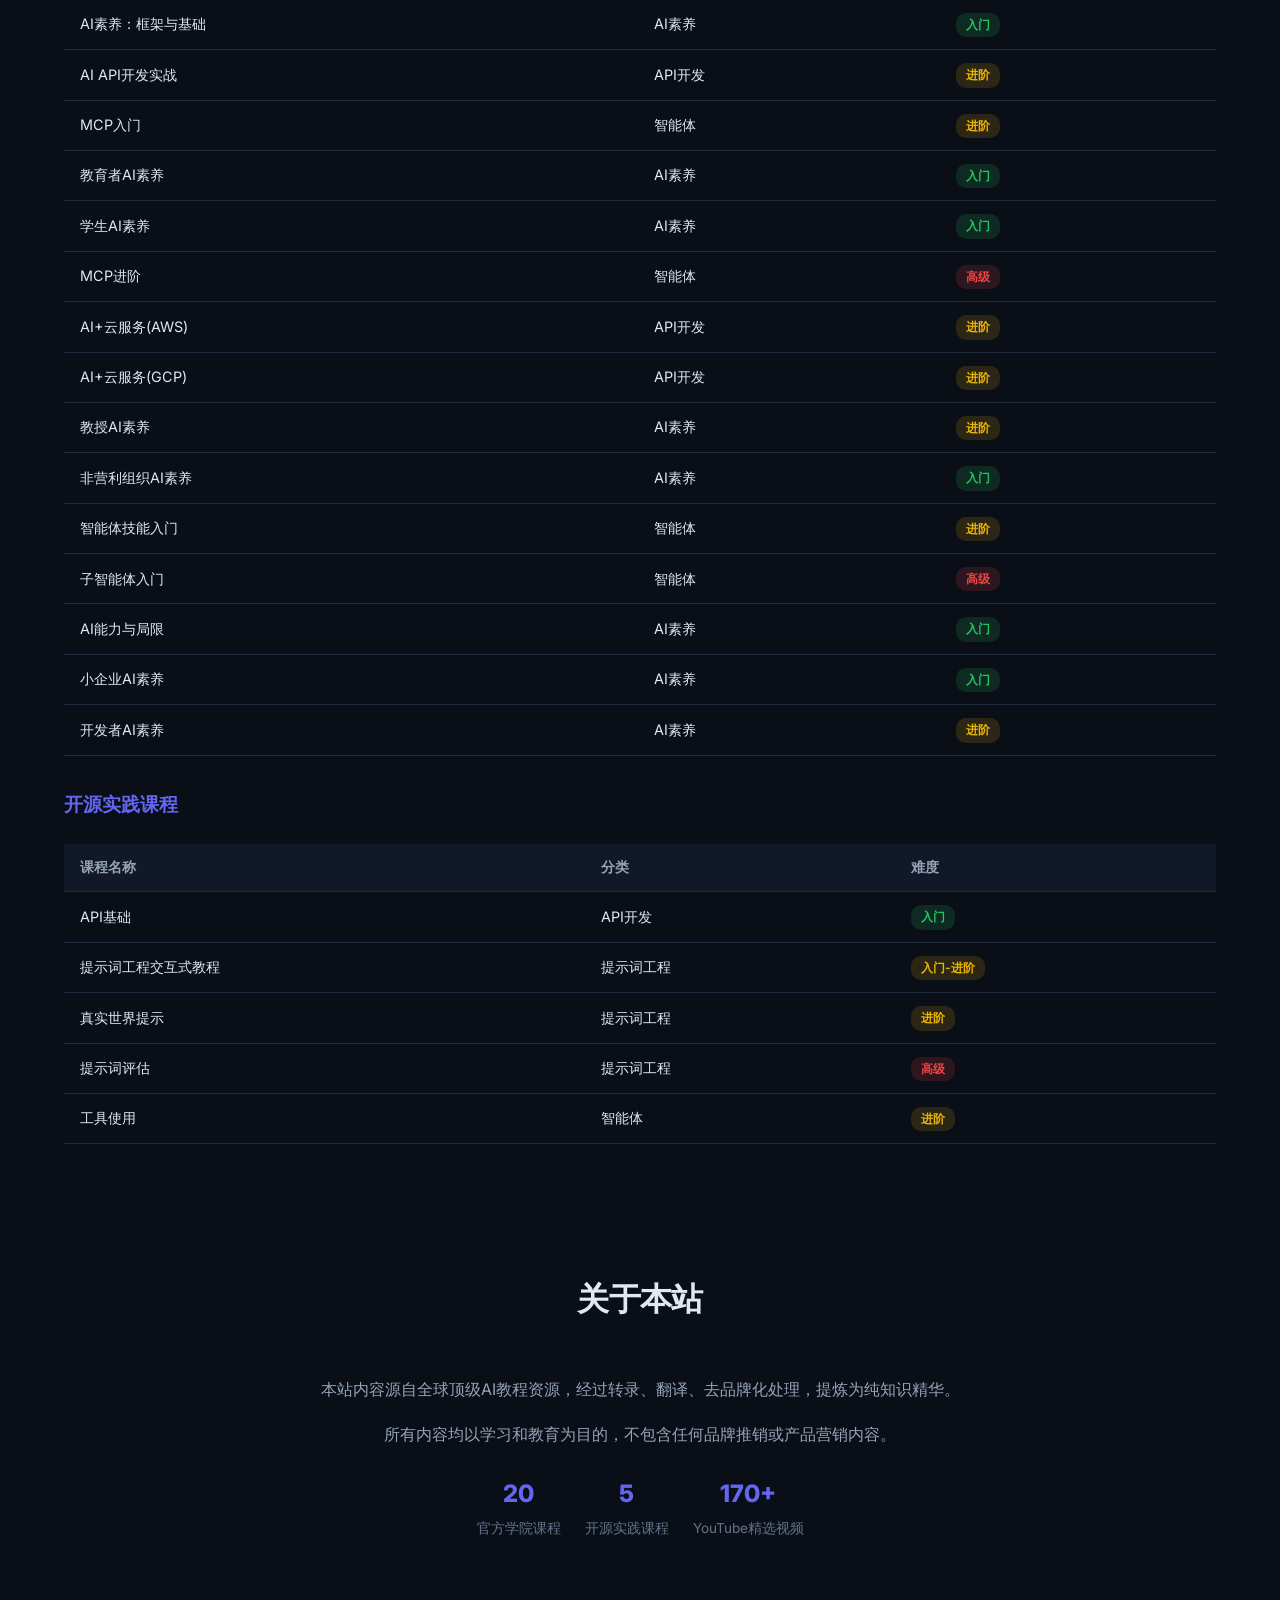
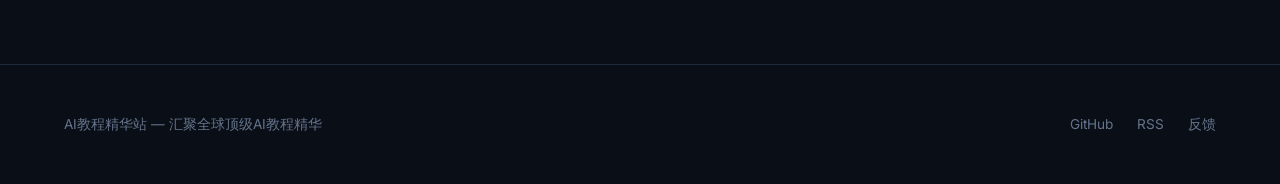
==== commit 79c70efd: "UI Designer: 前端优化 - 卡片动效增强、视频播放器组件完善、Footer链接更新 - 优化卡片悬停效果（放大、阴影、颜色变化动画） - 实现8px间距网格系统 - 添加骨架屏加载动画和渐" ====
--- a/index.html
+++ b/index.html
@@ -329,9 +329,9 @@
       <div class="footer-inner">
         <div class="footer-text">AI教程精华站 — 汇聚全球顶级AI教程精华</div>
         <div class="footer-links">
-          <a href="#categories">分类浏览</a>
-          <a href="#paths">学习路径</a>
-          <a href="#courses">课程列表</a>
+          <a href="https://github.com/wenlezhou/tencent-intro-website" target="_blank" rel="noopener">GitHub</a>
+          <a href="/rss.xml" target="_blank" rel="noopener">RSS</a>
+          <a href="https://github.com/wenlezhou/tencent-intro-website/issues" target="_blank" rel="noopener">反馈</a>
         </div>
       </div>
     </div>
--- a/styles.css
+++ b/styles.css
@@ -10,14 +10,14 @@
   --text-primary: #e2e8f0;
   --text-secondary: #94a3b8;
   --text-muted: #64748b;
-  --accent: #00d4aa;
-  --accent-hover: #00f0c0;
-  --accent-dim: rgba(0, 212, 170, 0.15);
-  --accent-glow: rgba(0, 212, 170, 0.3);
+  --accent: #6366f1;
+  --accent-hover: #4f46e5;
+  --accent-dim: rgba(99, 102, 241, 0.15);
+  --accent-glow: rgba(99, 102, 241, 0.3);
   --border: #1e293b;
-  --border-accent: rgba(0, 212, 170, 0.3);
+  --border-accent: rgba(99, 102, 241, 0.3);
   --shadow: 0 4px 24px rgba(0, 0, 0, 0.4);
-  --shadow-accent: 0 0 30px rgba(0, 212, 170, 0.1);
+  --shadow-accent: 0 0 30px rgba(99, 102, 241, 0.1);
   --radius: 12px;
   --radius-sm: 8px;
   --font-sans: 'Inter', 'SF Pro Display', -apple-system, BlinkMacSystemFont, sans-serif;
@@ -1005,7 +1005,271 @@
   }
 }
 
-/* 动画 */
+/* UI Designer: 优化卡片动效和间距系统 */
+
+/* 卡片悬停效果增强 - 放大、阴影、颜色变化 */
+.category-card {
+  background: var(--bg-card);
+  border: 1px solid var(--border);
+  border-radius: var(--radius);
+  padding: 28px 24px;
+  transition: all 0.3s cubic-bezier(0.4, 0, 0.2, 1);
+  cursor: pointer;
+  position: relative;
+  overflow: hidden;
+}
+
+.category-card::before {
+  content: '';
+  position: absolute;
+  top: 0;
+  left: 0;
+  right: 0;
+  height: 3px;
+  background: linear-gradient(90deg, var(--accent), #0891b2, #06b6d4);
+  opacity: 0;
+  transition: opacity 0.3s ease;
+}
+
+.category-card:hover {
+  transform: translateY(-8px) scale(1.02);
+  border-color: var(--accent);
+  box-shadow: 0 20px 40px rgba(99, 102, 241, 0.15), 0 0 30px rgba(99, 102, 241, 0.1);
+  background: var(--bg-card-hover);
+}
+
+.category-card:hover::before {
+  opacity: 1;
+}
+
+.category-card:active {
+  transform: translateY(-4px) scale(0.98);
+  transition: all 0.1s ease;
+}
+
+/* Path卡片同样优化 */
+.path-card {
+  background: var(--bg-card);
+  border: 1px solid var(--border);
+  border-radius: var(--radius);
+  padding: 32px;
+  transition: all 0.3s cubic-bezier(0.4, 0, 0.2, 1);
+  position: relative;
+  overflow: hidden;
+}
+
+.path-card::after {
+  content: '';
+  position: absolute;
+  top: 50%;
+  left: 50%;
+  width: 0;
+  height: 0;
+  background: radial-gradient(circle, var(--accent-dim) 0%, transparent 70%);
+  border-radius: 50%;
+  transform: translate(-50%, -50%);
+  transition: width 0.5s ease, height 0.5s ease;
+}
+
+.path-card:hover {
+  border-color: var(--accent);
+  box-shadow: 0 20px 40px rgba(99, 102, 241, 0.15);
+  transform: translateY(-4px);
+}
+
+.path-card:hover::after {
+  width: 300px;
+  height: 300px;
+}
+
+/* 8px间距网格系统 */
+.section {
+  padding: 64px 0;
+}
+
+.section-header {
+  text-align: center;
+  margin-bottom: 48px;
+}
+
+.categories-grid {
+  display: grid;
+  grid-template-columns: repeat(auto-fill, minmax(240px, 1fr));
+  gap: 24px;
+  padding: 0;
+}
+
+.paths-grid {
+  display: grid;
+  grid-template-columns: repeat(auto-fill, minmax(320px, 1fr));
+  gap: 24px;
+}
+
+/* 加载动画 - 骨架屏 */
+@keyframes shimmer {
+  0% {
+    background-position: -468px 0;
+  }
+  100% {
+    background-position: 468px 0;
+  }
+}
+
+.skeleton {
+  background: linear-gradient(90deg, var(--bg-card) 25%, var(--bg-card-hover) 50%, var(--bg-card) 75%);
+  background-size: 936px 100%;
+  animation: shimmer 2s infinite linear;
+  border-radius: var(--radius-sm);
+}
+
+.skeleton-card {
+  background: var(--bg-card);
+  border: 1px solid var(--border);
+  border-radius: var(--radius);
+  padding: 28px 24px;
+  margin-bottom: 16px;
+}
+
+.skeleton-title {
+  height: 24px;
+  width: 60%;
+  margin-bottom: 16px;
+}
+
+.skeleton-text {
+  height: 16px;
+  width: 100%;
+  margin-bottom: 8px;
+}
+
+.skeleton-text:last-child {
+  width: 80%;
+}
+
+/* 渐入动画增强 */
+@keyframes fadeInUp {
+  from {
+    opacity: 0;
+    transform: translateY(30px);
+  }
+  to {
+    opacity: 1;
+    transform: translateY(0);
+  }
+}
+
+@keyframes fadeInScale {
+  from {
+    opacity: 0;
+    transform: scale(0.9);
+  }
+  to {
+    opacity: 1;
+    transform: scale(1);
+  }
+}
+
+.animate-in {
+  animation: fadeInUp 0.6s cubic-bezier(0.4, 0, 0.2, 1) forwards;
+}
+
+.animate-in-scale {
+  animation: fadeInScale 0.5s cubic-bezier(0.4, 0, 0.2, 1) forwards;
+}
+
+/* 滚动触发动画 */
+.category-card,
+.path-card {
+  opacity: 0;
+  transform: translateY(20px);
+  animation: fadeInUp 0.5s ease forwards;
+}
+
+.category-card:nth-child(1) { animation-delay: 0.1s; }
+.category-card:nth-child(2) { animation-delay: 0.2s; }
+.category-card:nth-child(3) { animation-delay: 0.3s; }
+.category-card:nth-child(4) { animation-delay: 0.4s; }
+.category-card:nth-child(5) { animation-delay: 0.5s; }
+.category-card:nth-child(6) { animation-delay: 0.6s; }
+
+/* 移动端适配优化 - 触摸友好 */
+@media (max-width: 768px) {
+  .btn {
+    min-height: 44px;
+    min-width: 44px;
+    padding: 12px 24px;
+    font-size: 1rem;
+  }
+  
+  .nav-links a {
+    min-height: 44px;
+    min-width: 44px;
+    display: flex;
+    align-items: center;
+    justify-content: center;
+  }
+  
+  .category-card {
+    padding: 24px 20px;
+  }
+  
+  .category-card:hover {
+    transform: translateY(-4px) scale(1.01);
+  }
+  
+  .path-card {
+    padding: 24px 20px;
+  }
+  
+  /* 移动端卡片轮播支持 */
+  .categories-grid,
+  .paths-grid {
+    display: flex;
+    overflow-x: auto;
+    scroll-snap-type: x mandatory;
+    -webkit-overflow-scrolling: touch;
+    gap: 16px;
+    padding: 16px 0;
+    scrollbar-width: none;
+  }
+  
+  .categories-grid::-webkit-scrollbar,
+  .paths-grid::-webkit-scrollbar {
+    display: none;
+  }
+  
+  .category-card,
+  .path-card {
+    flex: 0 0 85%;
+    scroll-snap-align: start;
+  }
+}
+
+@media (max-width: 480px) {
+  .btn {
+    width: 100%;
+    justify-content: center;
+  }
+  
+  .category-card,
+  .path-card {
+    flex: 0 0 90%;
+  }
+}
+
+/* 触摸设备优化 */
+@media (hover: none) and (pointer: coarse) {
+  .category-card:hover,
+  .path-card:hover {
+    transform: none;
+  }
+  
+  .category-card:active,
+  .path-card:active {
+    transform: scale(0.98);
+    background: var(--bg-card-hover);
+  }
+}
 @keyframes fadeInUp {
   from {
     opacity: 0;
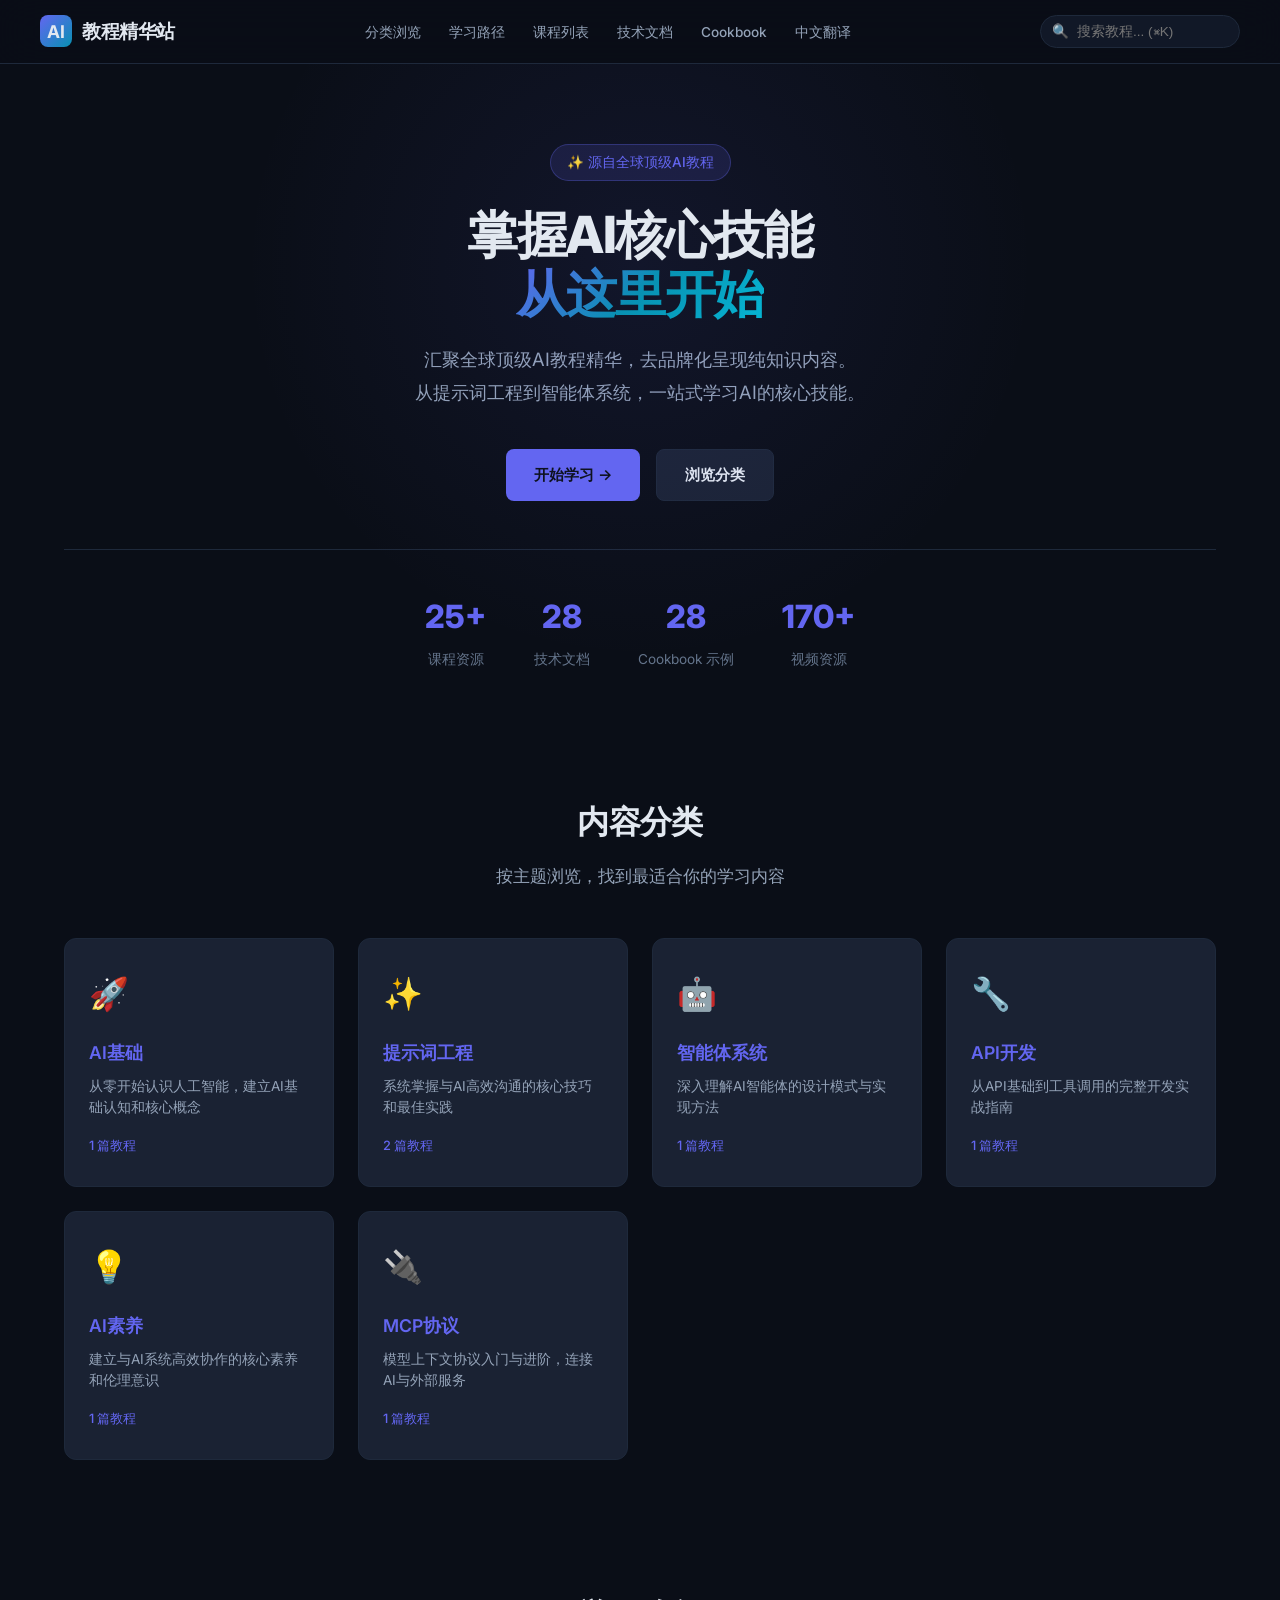
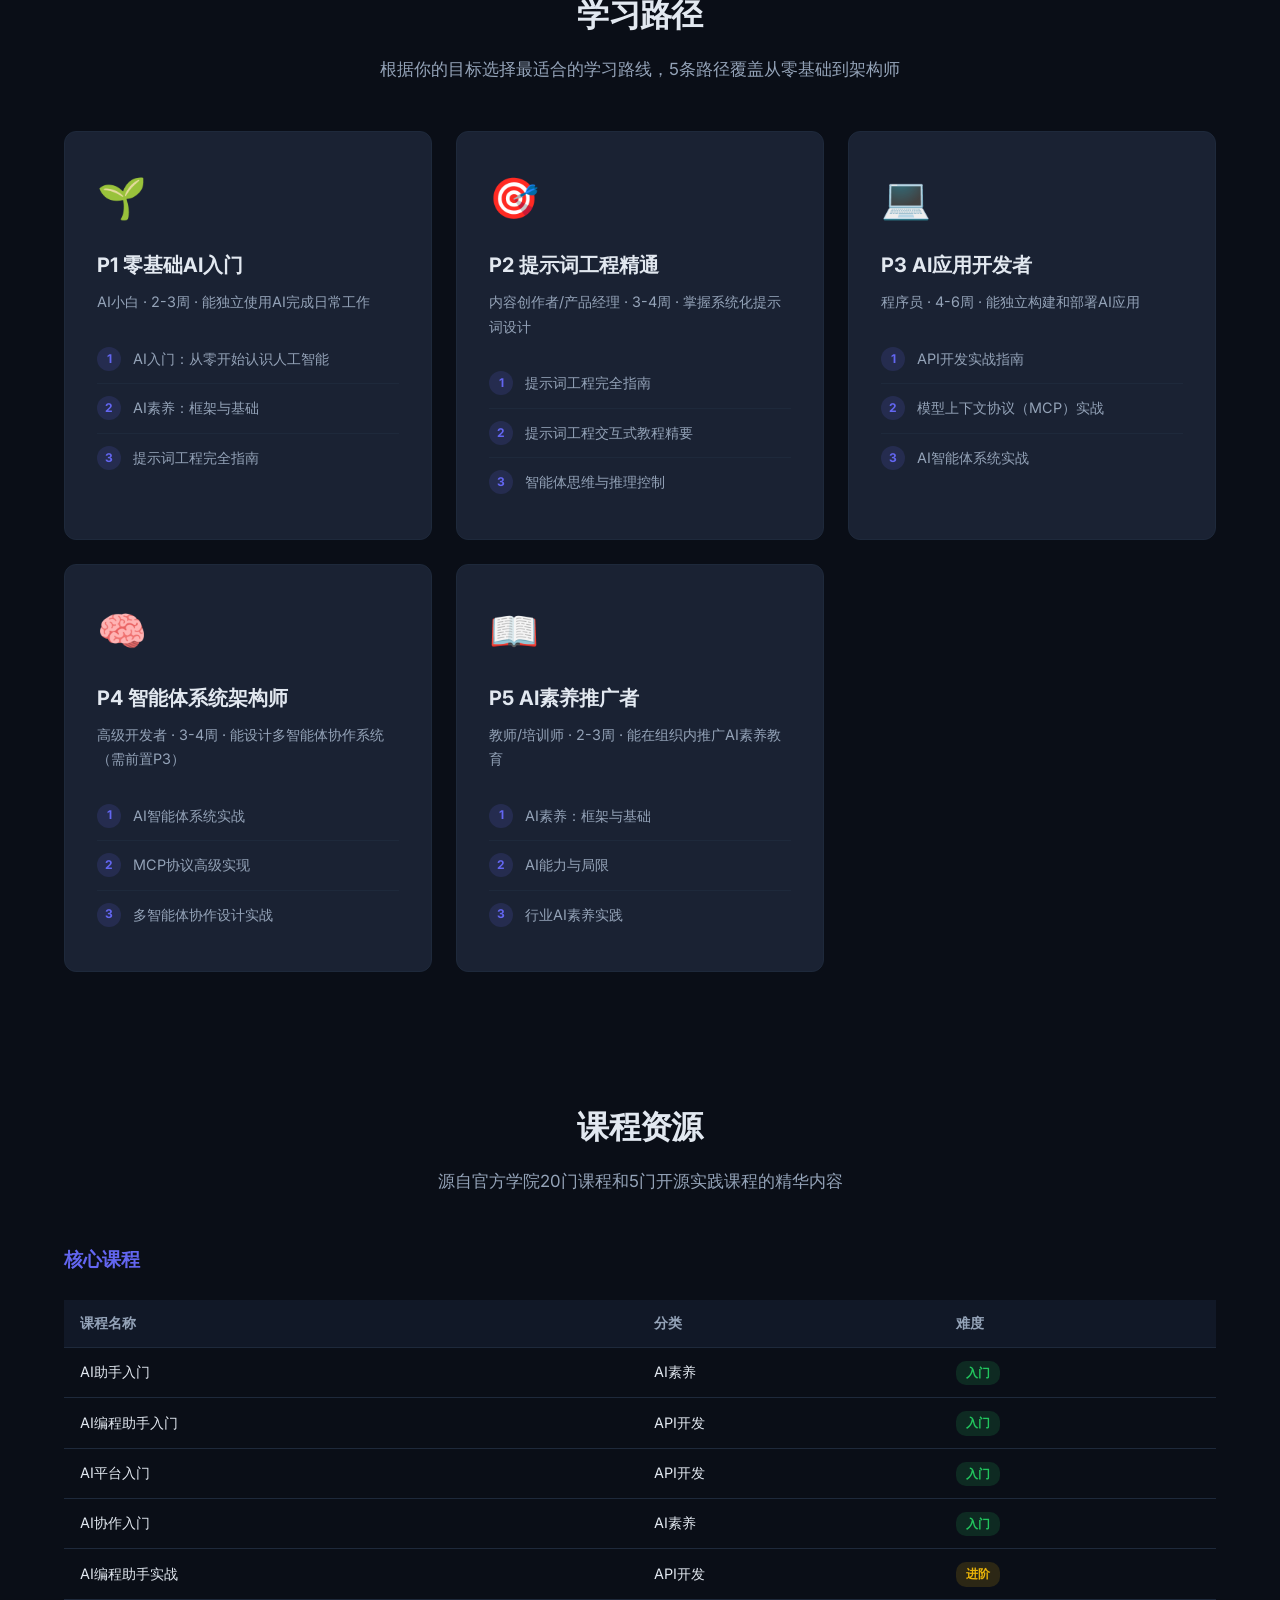
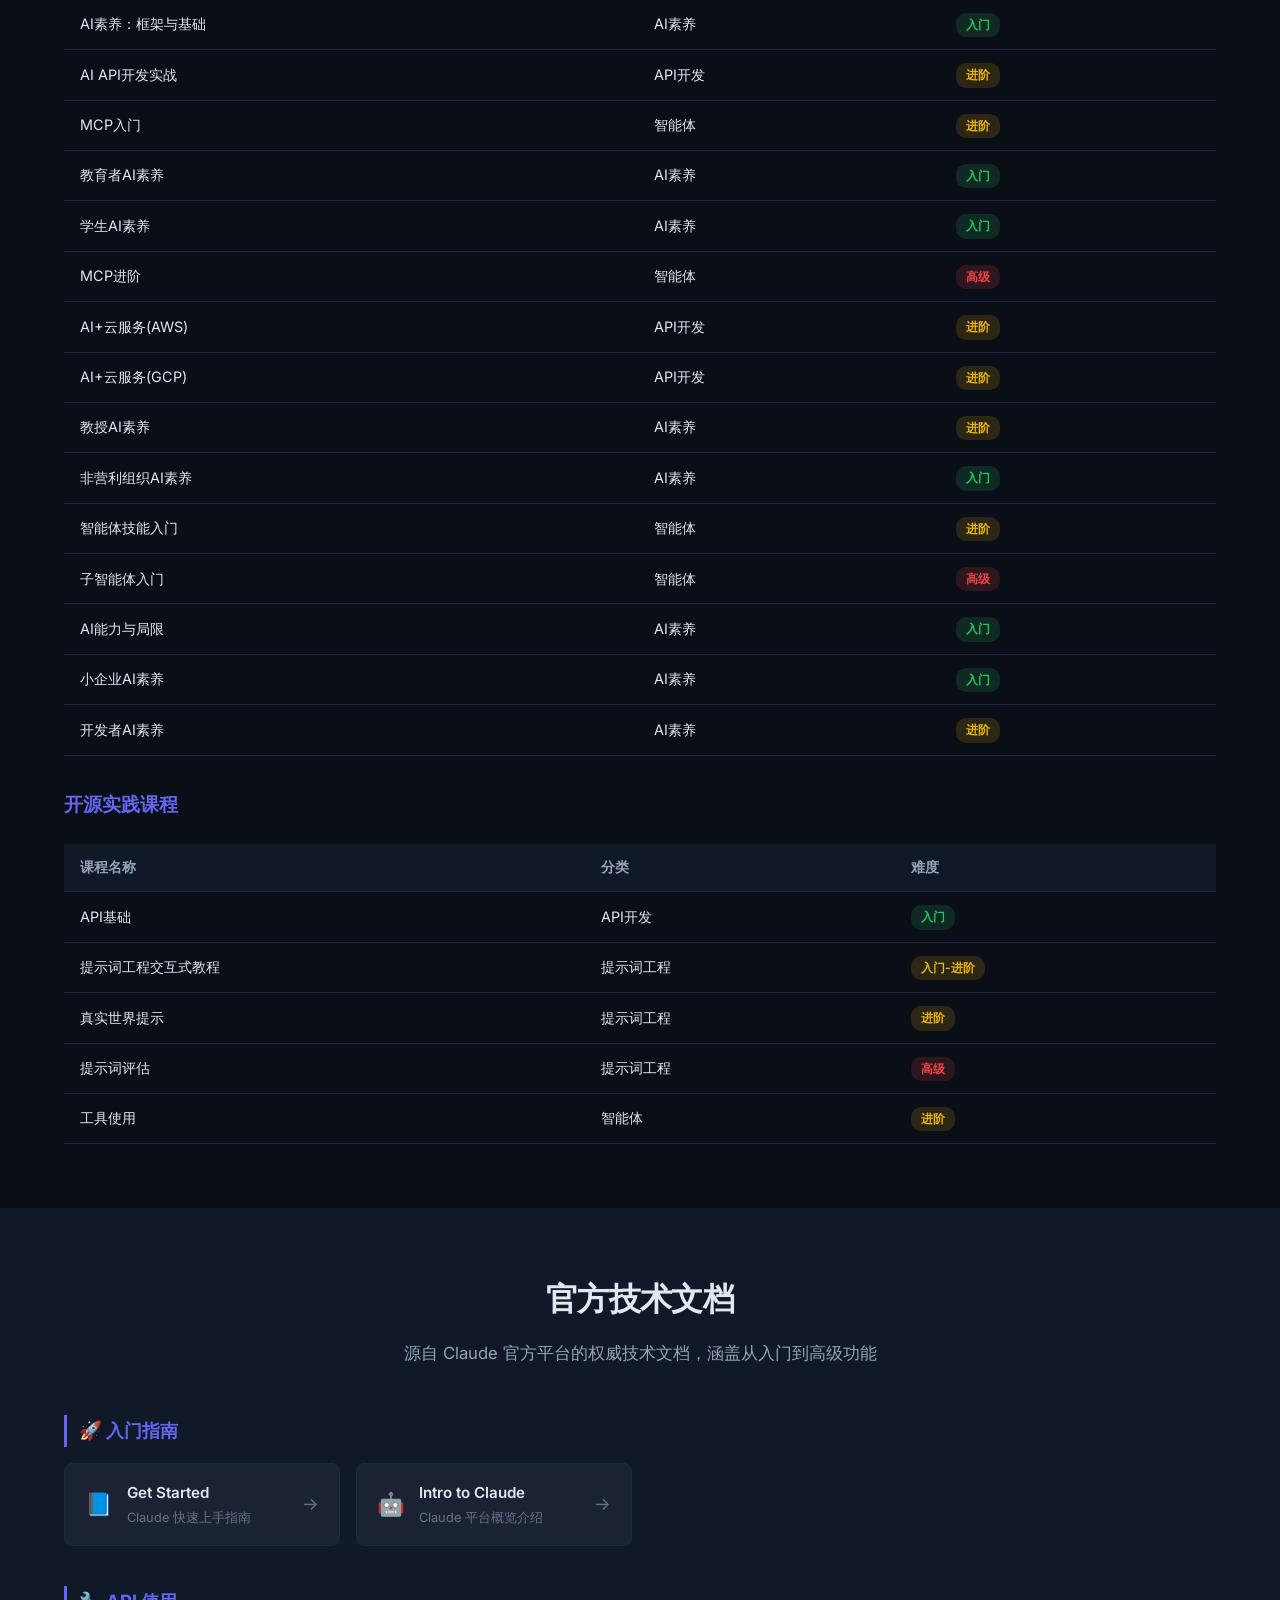
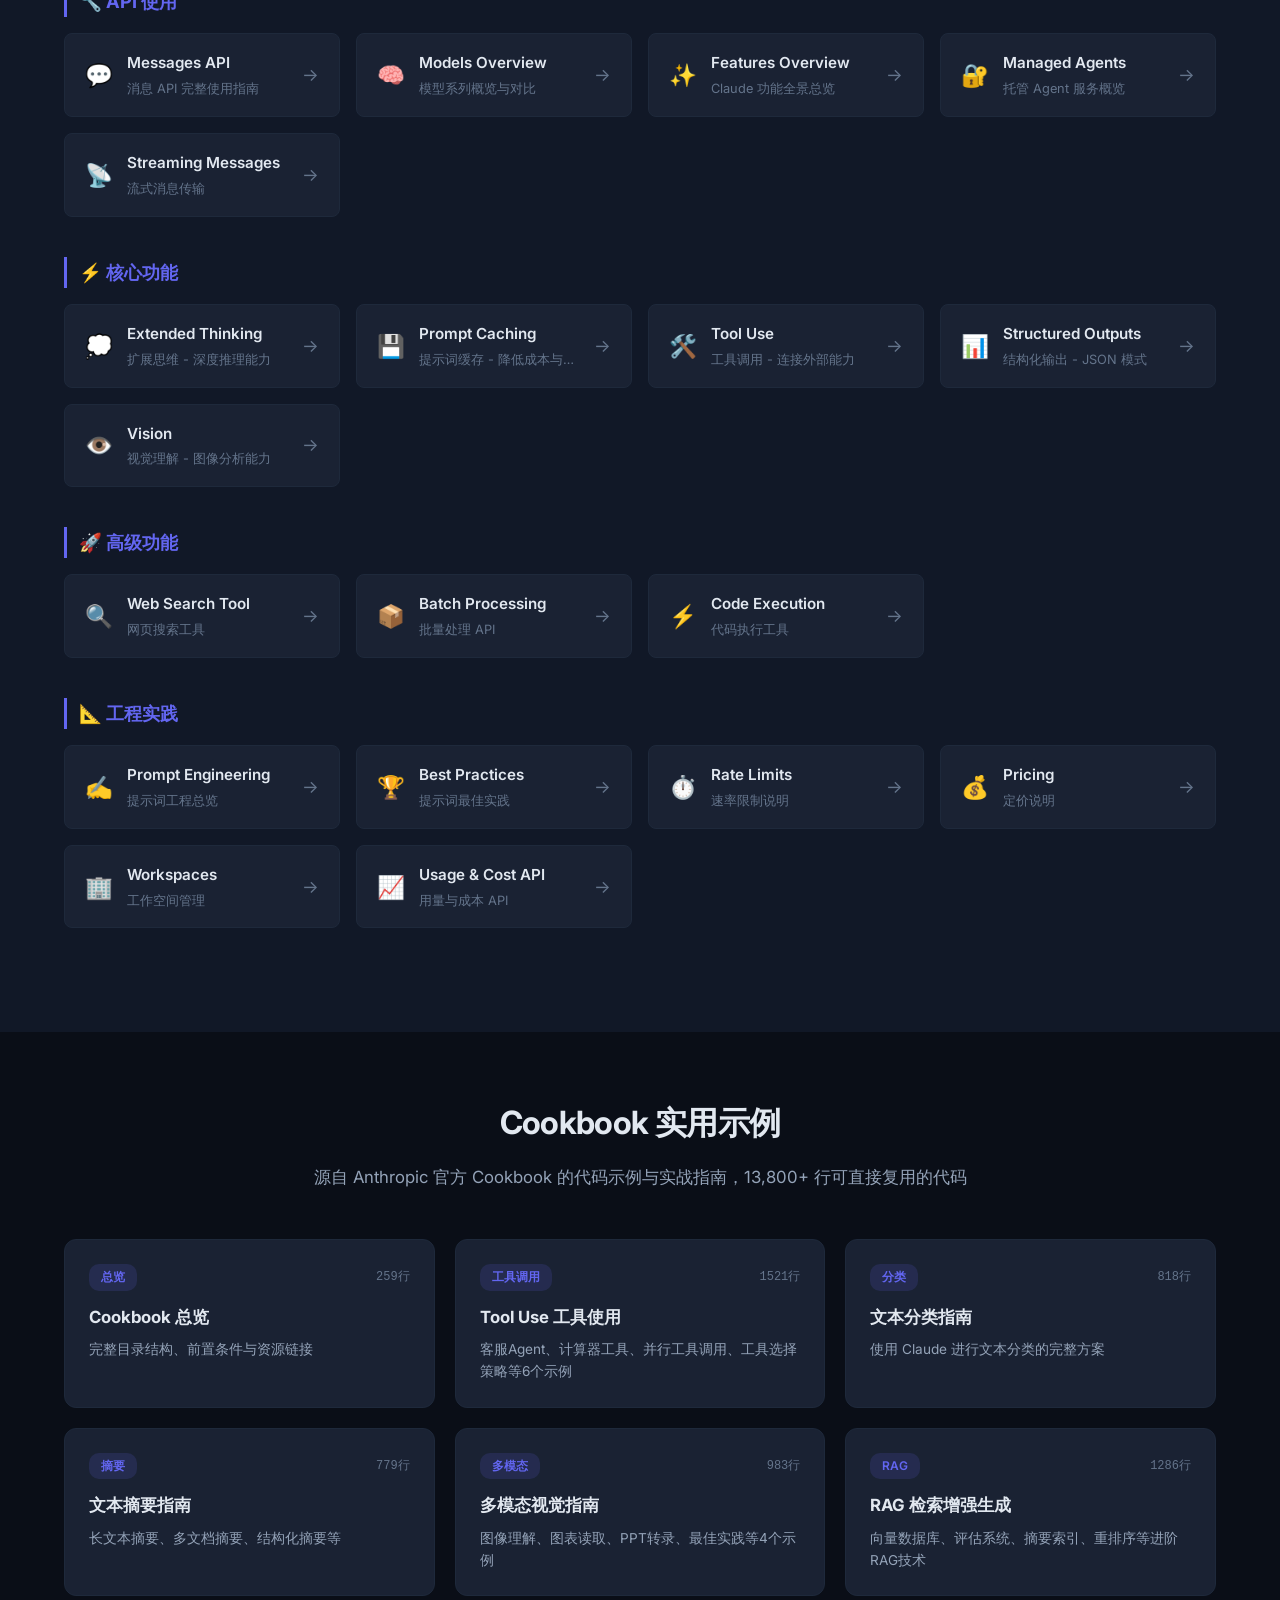
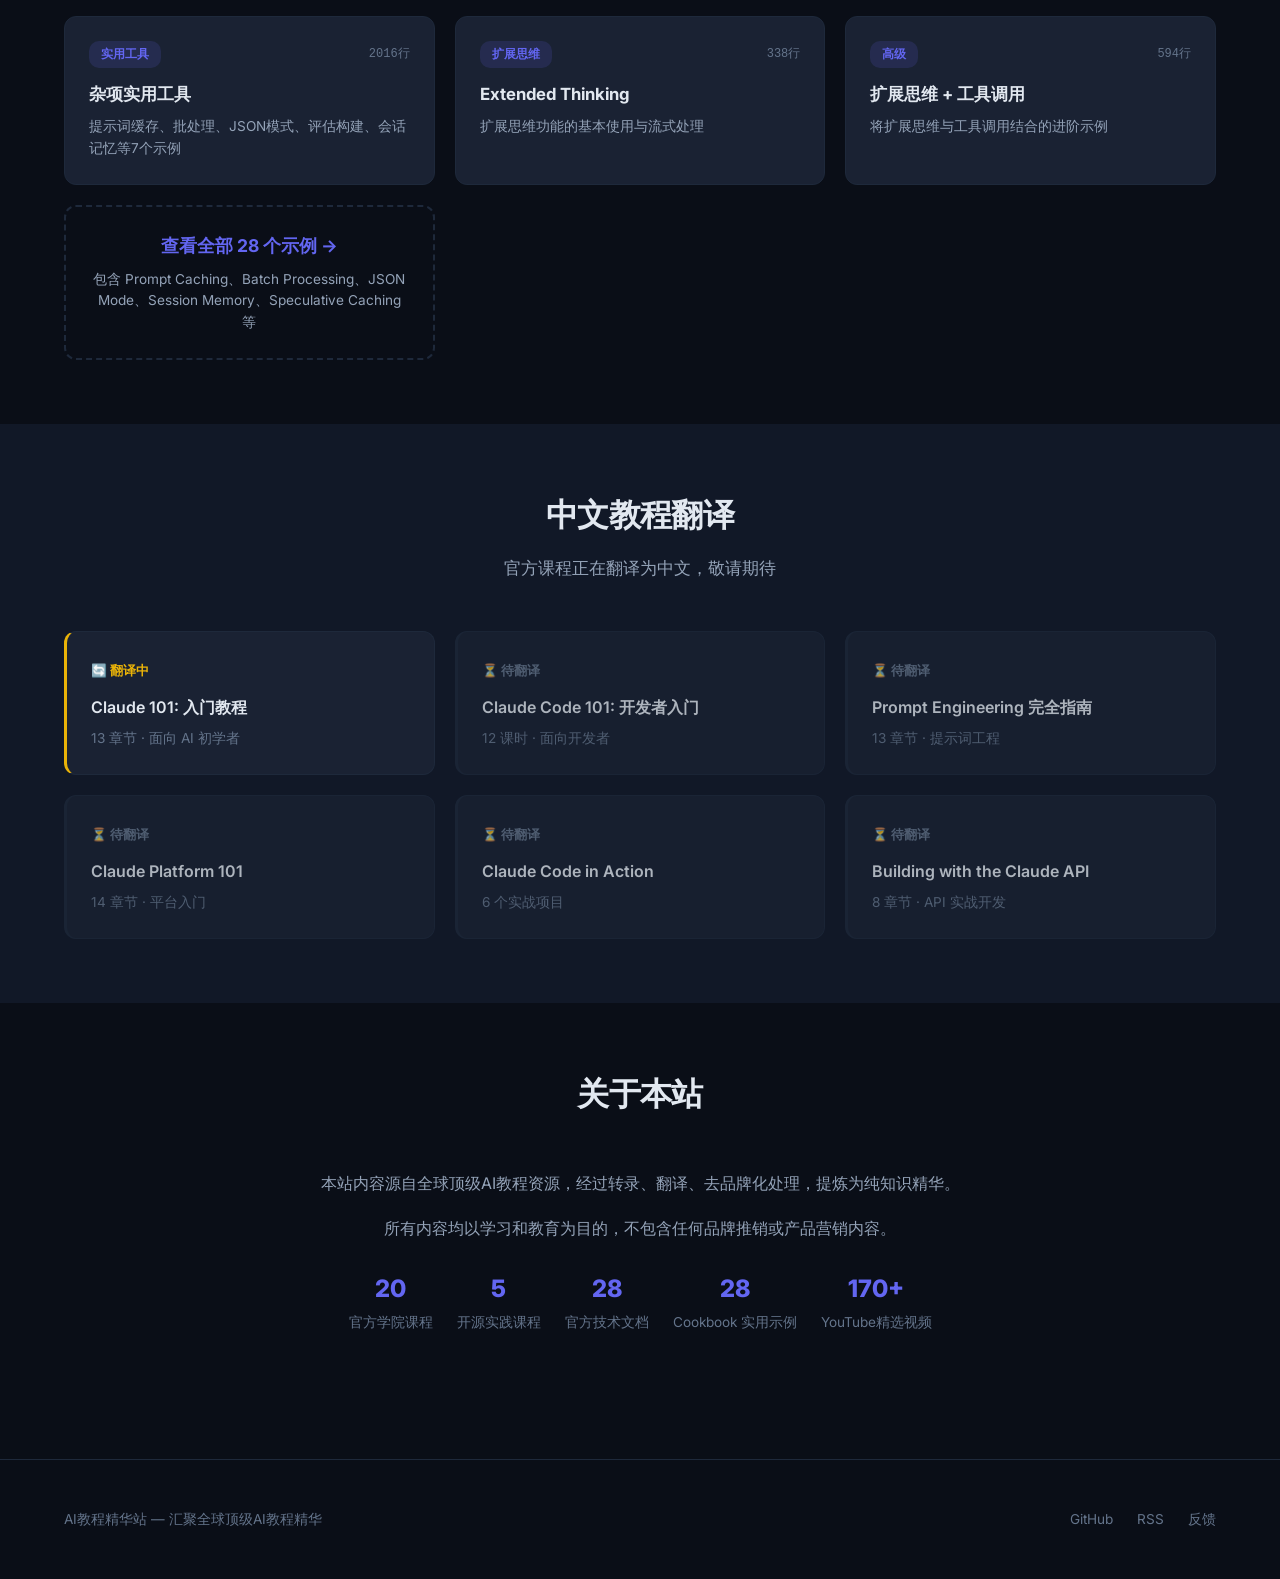
==== commit 75e9b1b1: "Coordinator: 前端大更新 - 新增官方文档区/Cookbook示例区/中文翻译区 + Hero统计更新 + 导航栏扩展" ====
--- a/index.html
+++ b/index.html
@@ -22,6 +22,9 @@
         <li><a href="#categories">分类浏览</a></li>
         <li><a href="#paths">学习路径</a></li>
         <li><a href="#courses">课程列表</a></li>
+        <li><a href="#docs">技术文档</a></li>
+        <li><a href="#cookbook">Cookbook</a></li>
+        <li><a href="#zh-translations">中文翻译</a></li>
       </ul>
       <div class="nav-search">
         <span class="nav-search-icon">🔍</span>
@@ -60,20 +63,20 @@
         </div>
         <div class="hero-stats">
           <div class="hero-stat">
-            <div class="hero-stat-number">7</div>
-            <div class="hero-stat-label">精华教程</div>
-          </div>
-          <div class="hero-stat">
-            <div class="hero-stat-number">6</div>
-            <div class="hero-stat-label">内容分类</div>
-          </div>
-          <div class="hero-stat">
-            <div class="hero-stat-number">5</div>
-            <div class="hero-stat-label">学习路径</div>
-          </div>
-          <div class="hero-stat">
             <div class="hero-stat-number">25+</div>
             <div class="hero-stat-label">课程资源</div>
+          </div>
+          <div class="hero-stat">
+            <div class="hero-stat-number">28</div>
+            <div class="hero-stat-label">技术文档</div>
+          </div>
+          <div class="hero-stat">
+            <div class="hero-stat-number">28</div>
+            <div class="hero-stat-label">Cookbook 示例</div>
+          </div>
+          <div class="hero-stat">
+            <div class="hero-stat-number">170+</div>
+            <div class="hero-stat-label">视频资源</div>
           </div>
         </div>
       </div>
@@ -295,6 +298,345 @@
       </div>
     </section>
 
+    <!-- 官方技术文档 -->
+    <section class="section" id="docs" style="background: var(--bg-secondary);">
+      <div class="container">
+        <div class="section-header">
+          <h2 class="section-title">官方技术文档</h2>
+          <p class="section-desc">源自 Claude 官方平台的权威技术文档，涵盖从入门到高级功能</p>
+        </div>
+
+        <div class="docs-category">
+          <h3 class="docs-category-title">🚀 入门指南</h3>
+          <div class="docs-grid">
+            <div class="doc-card" onclick="window.open('https://github.com/wenlezhou/tencent-intro-website/blob/main/raw/docs/00_get_started.md', '_blank')">
+              <div class="doc-card-icon">📘</div>
+              <div class="doc-card-body">
+                <div class="doc-card-title">Get Started</div>
+                <div class="doc-card-desc">Claude 快速上手指南</div>
+              </div>
+              <div class="doc-card-arrow">→</div>
+            </div>
+            <div class="doc-card" onclick="window.open('https://github.com/wenlezhou/tencent-intro-website/blob/main/raw/docs/01_intro_to_claude.md', '_blank')">
+              <div class="doc-card-icon">🤖</div>
+              <div class="doc-card-body">
+                <div class="doc-card-title">Intro to Claude</div>
+                <div class="doc-card-desc">Claude 平台概览介绍</div>
+              </div>
+              <div class="doc-card-arrow">→</div>
+            </div>
+          </div>
+        </div>
+
+        <div class="docs-category">
+          <h3 class="docs-category-title">🔧 API 使用</h3>
+          <div class="docs-grid">
+            <div class="doc-card" onclick="window.open('https://github.com/wenlezhou/tencent-intro-website/blob/main/raw/docs/02_using_messages_api_v2.md', '_blank')">
+              <div class="doc-card-icon">💬</div>
+              <div class="doc-card-body">
+                <div class="doc-card-title">Messages API</div>
+                <div class="doc-card-desc">消息 API 完整使用指南</div>
+              </div>
+              <div class="doc-card-arrow">→</div>
+            </div>
+            <div class="doc-card" onclick="window.open('https://github.com/wenlezhou/tencent-intro-website/blob/main/raw/docs/03_models_overview_v2.md', '_blank')">
+              <div class="doc-card-icon">🧠</div>
+              <div class="doc-card-body">
+                <div class="doc-card-title">Models Overview</div>
+                <div class="doc-card-desc">模型系列概览与对比</div>
+              </div>
+              <div class="doc-card-arrow">→</div>
+            </div>
+            <div class="doc-card" onclick="window.open('https://github.com/wenlezhou/tencent-intro-website/blob/main/raw/docs/04_features_overview_v2.md', '_blank')">
+              <div class="doc-card-icon">✨</div>
+              <div class="doc-card-body">
+                <div class="doc-card-title">Features Overview</div>
+                <div class="doc-card-desc">Claude 功能全景总览</div>
+              </div>
+              <div class="doc-card-arrow">→</div>
+            </div>
+            <div class="doc-card" onclick="window.open('https://github.com/wenlezhou/tencent-intro-website/blob/main/raw/docs/05_managed_agents_overview_v2.md', '_blank')">
+              <div class="doc-card-icon">🔐</div>
+              <div class="doc-card-body">
+                <div class="doc-card-title">Managed Agents</div>
+                <div class="doc-card-desc">托管 Agent 服务概览</div>
+              </div>
+              <div class="doc-card-arrow">→</div>
+            </div>
+            <div class="doc-card" onclick="window.open('https://github.com/wenlezhou/tencent-intro-website/blob/main/raw/docs/08_streaming.md', '_blank')">
+              <div class="doc-card-icon">📡</div>
+              <div class="doc-card-body">
+                <div class="doc-card-title">Streaming Messages</div>
+                <div class="doc-card-desc">流式消息传输</div>
+              </div>
+              <div class="doc-card-arrow">→</div>
+            </div>
+          </div>
+        </div>
+
+        <div class="docs-category">
+          <h3 class="docs-category-title">⚡ 核心功能</h3>
+          <div class="docs-grid">
+            <div class="doc-card" onclick="window.open('https://github.com/wenlezhou/tencent-intro-website/blob/main/raw/docs/06_extended_thinking_v2.md', '_blank')">
+              <div class="doc-card-icon">💭</div>
+              <div class="doc-card-body">
+                <div class="doc-card-title">Extended Thinking</div>
+                <div class="doc-card-desc">扩展思维 - 深度推理能力</div>
+              </div>
+              <div class="doc-card-arrow">→</div>
+            </div>
+            <div class="doc-card" onclick="window.open('https://github.com/wenlezhou/tencent-intro-website/blob/main/raw/docs/07_prompt_caching_v2.md', '_blank')">
+              <div class="doc-card-icon">💾</div>
+              <div class="doc-card-body">
+                <div class="doc-card-title">Prompt Caching</div>
+                <div class="doc-card-desc">提示词缓存 - 降低成本与延迟</div>
+              </div>
+              <div class="doc-card-arrow">→</div>
+            </div>
+            <div class="doc-card" onclick="window.open('https://github.com/wenlezhou/tencent-intro-website/blob/main/raw/docs/08_tool_use_overview_v2.md', '_blank')">
+              <div class="doc-card-icon">🛠️</div>
+              <div class="doc-card-body">
+                <div class="doc-card-title">Tool Use</div>
+                <div class="doc-card-desc">工具调用 - 连接外部能力</div>
+              </div>
+              <div class="doc-card-arrow">→</div>
+            </div>
+            <div class="doc-card" onclick="window.open('https://github.com/wenlezhou/tencent-intro-website/blob/main/raw/docs/09_structured_outputs_v2.md', '_blank')">
+              <div class="doc-card-icon">📊</div>
+              <div class="doc-card-body">
+                <div class="doc-card-title">Structured Outputs</div>
+                <div class="doc-card-desc">结构化输出 - JSON 模式</div>
+              </div>
+              <div class="doc-card-arrow">→</div>
+            </div>
+            <div class="doc-card" onclick="window.open('https://github.com/wenlezhou/tencent-intro-website/blob/main/raw/docs/10_vision_v2.md', '_blank')">
+              <div class="doc-card-icon">👁️</div>
+              <div class="doc-card-body">
+                <div class="doc-card-title">Vision</div>
+                <div class="doc-card-desc">视觉理解 - 图像分析能力</div>
+              </div>
+              <div class="doc-card-arrow">→</div>
+            </div>
+          </div>
+        </div>
+
+        <div class="docs-category">
+          <h3 class="docs-category-title">🚀 高级功能</h3>
+          <div class="docs-grid">
+            <div class="doc-card" onclick="window.open('https://github.com/wenlezhou/tencent-intro-website/blob/main/raw/docs/10_web_search_tool.md', '_blank')">
+              <div class="doc-card-icon">🔍</div>
+              <div class="doc-card-body">
+                <div class="doc-card-title">Web Search Tool</div>
+                <div class="doc-card-desc">网页搜索工具</div>
+              </div>
+              <div class="doc-card-arrow">→</div>
+            </div>
+            <div class="doc-card" onclick="window.open('https://github.com/wenlezhou/tencent-intro-website/blob/main/raw/docs/11_batch_processing.md', '_blank')">
+              <div class="doc-card-icon">📦</div>
+              <div class="doc-card-body">
+                <div class="doc-card-title">Batch Processing</div>
+                <div class="doc-card-desc">批量处理 API</div>
+              </div>
+              <div class="doc-card-arrow">→</div>
+            </div>
+            <div class="doc-card" onclick="window.open('https://github.com/wenlezhou/tencent-intro-website/blob/main/raw/docs/12_code_execution_tool.md', '_blank')">
+              <div class="doc-card-icon">⚡</div>
+              <div class="doc-card-body">
+                <div class="doc-card-title">Code Execution</div>
+                <div class="doc-card-desc">代码执行工具</div>
+              </div>
+              <div class="doc-card-arrow">→</div>
+            </div>
+          </div>
+        </div>
+
+        <div class="docs-category">
+          <h3 class="docs-category-title">📐 工程实践</h3>
+          <div class="docs-grid">
+            <div class="doc-card" onclick="window.open('https://github.com/wenlezhou/tencent-intro-website/blob/main/raw/docs/05_prompt_engineering_overview.md', '_blank')">
+              <div class="doc-card-icon">✍️</div>
+              <div class="doc-card-body">
+                <div class="doc-card-title">Prompt Engineering</div>
+                <div class="doc-card-desc">提示词工程总览</div>
+              </div>
+              <div class="doc-card-arrow">→</div>
+            </div>
+            <div class="doc-card" onclick="window.open('https://github.com/wenlezhou/tencent-intro-website/blob/main/raw/docs/13_prompt_engineering_best_practices.md', '_blank')">
+              <div class="doc-card-icon">🏆</div>
+              <div class="doc-card-body">
+                <div class="doc-card-title">Best Practices</div>
+                <div class="doc-card-desc">提示词最佳实践</div>
+              </div>
+              <div class="doc-card-arrow">→</div>
+            </div>
+            <div class="doc-card" onclick="window.open('https://github.com/wenlezhou/tencent-intro-website/blob/main/raw/docs/14_rate_limits.md', '_blank')">
+              <div class="doc-card-icon">⏱️</div>
+              <div class="doc-card-body">
+                <div class="doc-card-title">Rate Limits</div>
+                <div class="doc-card-desc">速率限制说明</div>
+              </div>
+              <div class="doc-card-arrow">→</div>
+            </div>
+            <div class="doc-card" onclick="window.open('https://github.com/wenlezhou/tencent-intro-website/blob/main/raw/docs/15_pricing.md', '_blank')">
+              <div class="doc-card-icon">💰</div>
+              <div class="doc-card-body">
+                <div class="doc-card-title">Pricing</div>
+                <div class="doc-card-desc">定价说明</div>
+              </div>
+              <div class="doc-card-arrow">→</div>
+            </div>
+            <div class="doc-card" onclick="window.open('https://github.com/wenlezhou/tencent-intro-website/blob/main/raw/docs/16_workspaces.md', '_blank')">
+              <div class="doc-card-icon">🏢</div>
+              <div class="doc-card-body">
+                <div class="doc-card-title">Workspaces</div>
+                <div class="doc-card-desc">工作空间管理</div>
+              </div>
+              <div class="doc-card-arrow">→</div>
+            </div>
+            <div class="doc-card" onclick="window.open('https://github.com/wenlezhou/tencent-intro-website/blob/main/raw/docs/17_usage_cost_api.md', '_blank')">
+              <div class="doc-card-icon">📈</div>
+              <div class="doc-card-body">
+                <div class="doc-card-title">Usage & Cost API</div>
+                <div class="doc-card-desc">用量与成本 API</div>
+              </div>
+              <div class="doc-card-arrow">→</div>
+            </div>
+          </div>
+        </div>
+      </div>
+    </section>
+
+    <!-- Cookbook 实用示例 -->
+    <section class="section" id="cookbook">
+      <div class="container">
+        <div class="section-header">
+          <h2 class="section-title">Cookbook 实用示例</h2>
+          <p class="section-desc">源自 Anthropic 官方 Cookbook 的代码示例与实战指南，13,800+ 行可直接复用的代码</p>
+        </div>
+
+        <div class="cookbook-grid">
+          <div class="cookbook-card" onclick="window.open('https://github.com/wenlezhou/tencent-intro-website/blob/main/raw/cookbook/00_overview.md', '_blank')">
+            <div class="cookbook-card-header">
+              <span class="cookbook-badge">总览</span>
+              <span class="cookbook-lines">259行</span>
+            </div>
+            <div class="cookbook-card-title">Cookbook 总览</div>
+            <div class="cookbook-card-desc">完整目录结构、前置条件与资源链接</div>
+          </div>
+          <div class="cookbook-card" onclick="window.open('https://github.com/wenlezhou/tencent-intro-website/blob/main/raw/cookbook/01_tool_use.md', '_blank')">
+            <div class="cookbook-card-header">
+              <span class="cookbook-badge">工具调用</span>
+              <span class="cookbook-lines">1521行</span>
+            </div>
+            <div class="cookbook-card-title">Tool Use 工具使用</div>
+            <div class="cookbook-card-desc">客服Agent、计算器工具、并行工具调用、工具选择策略等6个示例</div>
+          </div>
+          <div class="cookbook-card" onclick="window.open('https://github.com/wenlezhou/tencent-intro-website/blob/main/raw/cookbook/02_classification.md', '_blank')">
+            <div class="cookbook-card-header">
+              <span class="cookbook-badge">分类</span>
+              <span class="cookbook-lines">818行</span>
+            </div>
+            <div class="cookbook-card-title">文本分类指南</div>
+            <div class="cookbook-card-desc">使用 Claude 进行文本分类的完整方案</div>
+          </div>
+          <div class="cookbook-card" onclick="window.open('https://github.com/wenlezhou/tencent-intro-website/blob/main/raw/cookbook/03_summarization.md', '_blank')">
+            <div class="cookbook-card-header">
+              <span class="cookbook-badge">摘要</span>
+              <span class="cookbook-lines">779行</span>
+            </div>
+            <div class="cookbook-card-title">文本摘要指南</div>
+            <div class="cookbook-card-desc">长文本摘要、多文档摘要、结构化摘要等</div>
+          </div>
+          <div class="cookbook-card" onclick="window.open('https://github.com/wenlezhou/tencent-intro-website/blob/main/raw/cookbook/04_multimodal.md', '_blank')">
+            <div class="cookbook-card-header">
+              <span class="cookbook-badge">多模态</span>
+              <span class="cookbook-lines">983行</span>
+            </div>
+            <div class="cookbook-card-title">多模态视觉指南</div>
+            <div class="cookbook-card-desc">图像理解、图表读取、PPT转录、最佳实践等4个示例</div>
+          </div>
+          <div class="cookbook-card" onclick="window.open('https://github.com/wenlezhou/tencent-intro-website/blob/main/raw/cookbook/05_rag.md', '_blank')">
+            <div class="cookbook-card-header">
+              <span class="cookbook-badge">RAG</span>
+              <span class="cookbook-lines">1286行</span>
+            </div>
+            <div class="cookbook-card-title">RAG 检索增强生成</div>
+            <div class="cookbook-card-desc">向量数据库、评估系统、摘要索引、重排序等进阶RAG技术</div>
+          </div>
+          <div class="cookbook-card" onclick="window.open('https://github.com/wenlezhou/tencent-intro-website/blob/main/raw/cookbook/06_misc.md', '_blank')">
+            <div class="cookbook-card-header">
+              <span class="cookbook-badge">实用工具</span>
+              <span class="cookbook-lines">2016行</span>
+            </div>
+            <div class="cookbook-card-title">杂项实用工具</div>
+            <div class="cookbook-card-desc">提示词缓存、批处理、JSON模式、评估构建、会话记忆等7个示例</div>
+          </div>
+          <div class="cookbook-card" onclick="window.open('https://github.com/wenlezhou/tencent-intro-website/blob/main/raw/cookbook/19_extended_thinking.md', '_blank')">
+            <div class="cookbook-card-header">
+              <span class="cookbook-badge">扩展思维</span>
+              <span class="cookbook-lines">338行</span>
+            </div>
+            <div class="cookbook-card-title">Extended Thinking</div>
+            <div class="cookbook-card-desc">扩展思维功能的基本使用与流式处理</div>
+          </div>
+          <div class="cookbook-card" onclick="window.open('https://github.com/wenlezhou/tencent-intro-website/blob/main/raw/cookbook/20_extended_thinking_with_tool_use.md', '_blank')">
+            <div class="cookbook-card-header">
+              <span class="cookbook-badge">高级</span>
+              <span class="cookbook-lines">594行</span>
+            </div>
+            <div class="cookbook-card-title">扩展思维 + 工具调用</div>
+            <div class="cookbook-card-desc">将扩展思维与工具调用结合的进阶示例</div>
+          </div>
+          <div class="cookbook-card cookbook-card-more" onclick="window.open('https://github.com/wenlezhou/tencent-intro-website/tree/main/raw/cookbook', '_blank')">
+            <div class="cookbook-card-title">查看全部 28 个示例 →</div>
+            <div class="cookbook-card-desc">包含 Prompt Caching、Batch Processing、JSON Mode、Session Memory、Speculative Caching 等</div>
+          </div>
+        </div>
+      </div>
+    </section>
+
+    <!-- 中文翻译区域 -->
+    <section class="section" id="zh-translations" style="background: var(--bg-secondary);">
+      <div class="container">
+        <div class="section-header">
+          <h2 class="section-title">中文教程翻译</h2>
+          <p class="section-desc">官方课程正在翻译为中文，敬请期待</p>
+        </div>
+        <div class="translation-grid">
+          <div class="translation-card translation-in-progress">
+            <div class="translation-status">🔄 翻译中</div>
+            <div class="translation-title">Claude 101: 入门教程</div>
+            <div class="translation-desc">13 章节 · 面向 AI 初学者</div>
+          </div>
+          <div class="translation-card translation-pending">
+            <div class="translation-status">⏳ 待翻译</div>
+            <div class="translation-title">Claude Code 101: 开发者入门</div>
+            <div class="translation-desc">12 课时 · 面向开发者</div>
+          </div>
+          <div class="translation-card translation-pending">
+            <div class="translation-status">⏳ 待翻译</div>
+            <div class="translation-title">Prompt Engineering 完全指南</div>
+            <div class="translation-desc">13 章节 · 提示词工程</div>
+          </div>
+          <div class="translation-card translation-pending">
+            <div class="translation-status">⏳ 待翻译</div>
+            <div class="translation-title">Claude Platform 101</div>
+            <div class="translation-desc">14 章节 · 平台入门</div>
+          </div>
+          <div class="translation-card translation-pending">
+            <div class="translation-status">⏳ 待翻译</div>
+            <div class="translation-title">Claude Code in Action</div>
+            <div class="translation-desc">6 个实战项目</div>
+          </div>
+          <div class="translation-card translation-pending">
+            <div class="translation-status">⏳ 待翻译</div>
+            <div class="translation-title">Building with the Claude API</div>
+            <div class="translation-desc">8 章节 · API 实战开发</div>
+          </div>
+        </div>
+      </div>
+    </section>
+
     <!-- 关于 -->
     <section class="section">
       <div class="container">
@@ -312,6 +654,14 @@
             <div style="text-align: center;">
               <div style="font-size: 1.5rem; font-weight: 800; color: var(--accent);">5</div>
               <div style="font-size: 0.85rem; color: var(--text-muted);">开源实践课程</div>
+            </div>
+            <div style="text-align: center;">
+              <div style="font-size: 1.5rem; font-weight: 800; color: var(--accent);">28</div>
+              <div style="font-size: 0.85rem; color: var(--text-muted);">官方技术文档</div>
+            </div>
+            <div style="text-align: center;">
+              <div style="font-size: 1.5rem; font-weight: 800; color: var(--accent);">28</div>
+              <div style="font-size: 0.85rem; color: var(--text-muted);">Cookbook 实用示例</div>
             </div>
             <div style="text-align: center;">
               <div style="font-size: 1.5rem; font-weight: 800; color: var(--accent);">170+</div>
--- a/styles.css
+++ b/styles.css
@@ -1302,3 +1302,280 @@
 ::-webkit-scrollbar-thumb:hover {
   background: var(--text-muted);
 }
+
+/* === 官方技术文档区域 === */
+.docs-category {
+  margin-bottom: 40px;
+}
+
+.docs-category-title {
+  font-size: 1.15rem;
+  font-weight: 700;
+  color: var(--accent);
+  margin-bottom: 16px;
+  padding-left: 12px;
+  border-left: 3px solid var(--accent);
+}
+
+.docs-grid {
+  display: grid;
+  grid-template-columns: repeat(auto-fill, minmax(260px, 1fr));
+  gap: 16px;
+}
+
+.doc-card {
+  display: flex;
+  align-items: center;
+  gap: 14px;
+  background: var(--bg-card);
+  border: 1px solid var(--border);
+  border-radius: var(--radius-sm);
+  padding: 16px 20px;
+  cursor: pointer;
+  transition: all 0.25s cubic-bezier(0.4, 0, 0.2, 1);
+  text-decoration: none;
+}
+
+.doc-card:hover {
+  transform: translateY(-3px);
+  border-color: var(--accent);
+  background: var(--bg-card-hover);
+  box-shadow: 0 8px 24px rgba(99, 102, 241, 0.12);
+}
+
+.doc-card:active {
+  transform: translateY(-1px) scale(0.99);
+}
+
+.doc-card-icon {
+  font-size: 1.4rem;
+  flex-shrink: 0;
+}
+
+.doc-card-body {
+  flex: 1;
+  min-width: 0;
+}
+
+.doc-card-title {
+  font-size: 0.95rem;
+  font-weight: 600;
+  color: var(--text-primary);
+  margin-bottom: 2px;
+}
+
+.doc-card-desc {
+  font-size: 0.8rem;
+  color: var(--text-muted);
+  white-space: nowrap;
+  overflow: hidden;
+  text-overflow: ellipsis;
+}
+
+.doc-card-arrow {
+  color: var(--text-muted);
+  font-size: 1.1rem;
+  flex-shrink: 0;
+  transition: color 0.2s, transform 0.2s;
+}
+
+.doc-card:hover .doc-card-arrow {
+  color: var(--accent);
+  transform: translateX(4px);
+}
+
+/* === Cookbook 实用示例区域 === */
+.cookbook-grid {
+  display: grid;
+  grid-template-columns: repeat(auto-fill, minmax(320px, 1fr));
+  gap: 20px;
+}
+
+.cookbook-card {
+  background: var(--bg-card);
+  border: 1px solid var(--border);
+  border-radius: var(--radius);
+  padding: 24px;
+  cursor: pointer;
+  transition: all 0.3s cubic-bezier(0.4, 0, 0.2, 1);
+  position: relative;
+  overflow: hidden;
+}
+
+.cookbook-card::before {
+  content: '';
+  position: absolute;
+  top: 0;
+  left: 0;
+  right: 0;
+  height: 3px;
+  background: linear-gradient(90deg, var(--accent), #0891b2);
+  opacity: 0;
+  transition: opacity 0.3s;
+}
+
+.cookbook-card:hover {
+  transform: translateY(-6px) scale(1.02);
+  border-color: var(--accent);
+  box-shadow: 0 16px 40px rgba(99, 102, 241, 0.15);
+  background: var(--bg-card-hover);
+}
+
+.cookbook-card:hover::before {
+  opacity: 1;
+}
+
+.cookbook-card-header {
+  display: flex;
+  justify-content: space-between;
+  align-items: center;
+  margin-bottom: 12px;
+}
+
+.cookbook-badge {
+  display: inline-block;
+  padding: 3px 12px;
+  background: var(--accent-dim);
+  color: var(--accent);
+  border-radius: 10px;
+  font-size: 0.75rem;
+  font-weight: 600;
+}
+
+.cookbook-lines {
+  font-size: 0.75rem;
+  color: var(--text-muted);
+  font-family: var(--font-mono);
+}
+
+.cookbook-card-title {
+  font-size: 1.05rem;
+  font-weight: 700;
+  color: var(--text-primary);
+  margin-bottom: 8px;
+}
+
+.cookbook-card-desc {
+  font-size: 0.85rem;
+  color: var(--text-secondary);
+  line-height: 1.6;
+}
+
+.cookbook-card-more {
+  display: flex;
+  flex-direction: column;
+  align-items: center;
+  justify-content: center;
+  text-align: center;
+  border: 2px dashed var(--border);
+  background: transparent;
+}
+
+.cookbook-card-more:hover {
+  border-color: var(--accent);
+  background: var(--accent-dim);
+}
+
+.cookbook-card-more .cookbook-card-title {
+  color: var(--accent);
+  font-size: 1.1rem;
+}
+
+/* === 中文翻译区域 === */
+.translation-grid {
+  display: grid;
+  grid-template-columns: repeat(auto-fill, minmax(300px, 1fr));
+  gap: 20px;
+}
+
+.translation-card {
+  background: var(--bg-card);
+  border: 1px solid var(--border);
+  border-radius: var(--radius);
+  padding: 24px;
+  transition: all 0.3s;
+  position: relative;
+  overflow: hidden;
+}
+
+.translation-card:hover {
+  border-color: var(--border-accent);
+  box-shadow: var(--shadow-accent);
+}
+
+.translation-status {
+  font-size: 0.8rem;
+  font-weight: 600;
+  margin-bottom: 12px;
+  display: inline-block;
+}
+
+.translation-in-progress {
+  border-left: 3px solid #eab308;
+}
+
+.translation-in-progress .translation-status {
+  color: #eab308;
+}
+
+.translation-pending {
+  border-left: 3px solid var(--border);
+  opacity: 0.75;
+}
+
+.translation-pending .translation-status {
+  color: var(--text-muted);
+}
+
+.translation-title {
+  font-size: 1rem;
+  font-weight: 600;
+  color: var(--text-primary);
+  margin-bottom: 6px;
+}
+
+.translation-desc {
+  font-size: 0.85rem;
+  color: var(--text-muted);
+}
+
+/* === 导航栏滚动样式优化 === */
+.nav-links {
+  display: flex;
+  gap: 4px;
+  list-style: none;
+}
+
+.nav-links a {
+  padding: 8px 12px;
+  border-radius: var(--radius-sm);
+  color: var(--text-secondary);
+  font-size: 0.85rem;
+  font-weight: 500;
+  transition: all 0.2s;
+  white-space: nowrap;
+}
+
+/* === 响应式：新区域适配 === */
+@media (max-width: 768px) {
+  .docs-grid {
+    grid-template-columns: 1fr;
+  }
+
+  .cookbook-grid {
+    grid-template-columns: 1fr;
+  }
+
+  .translation-grid {
+    grid-template-columns: 1fr;
+  }
+
+  .nav-links {
+    overflow-x: auto;
+    scrollbar-width: none;
+  }
+
+  .nav-links::-webkit-scrollbar {
+    display: none;
+  }
+}
